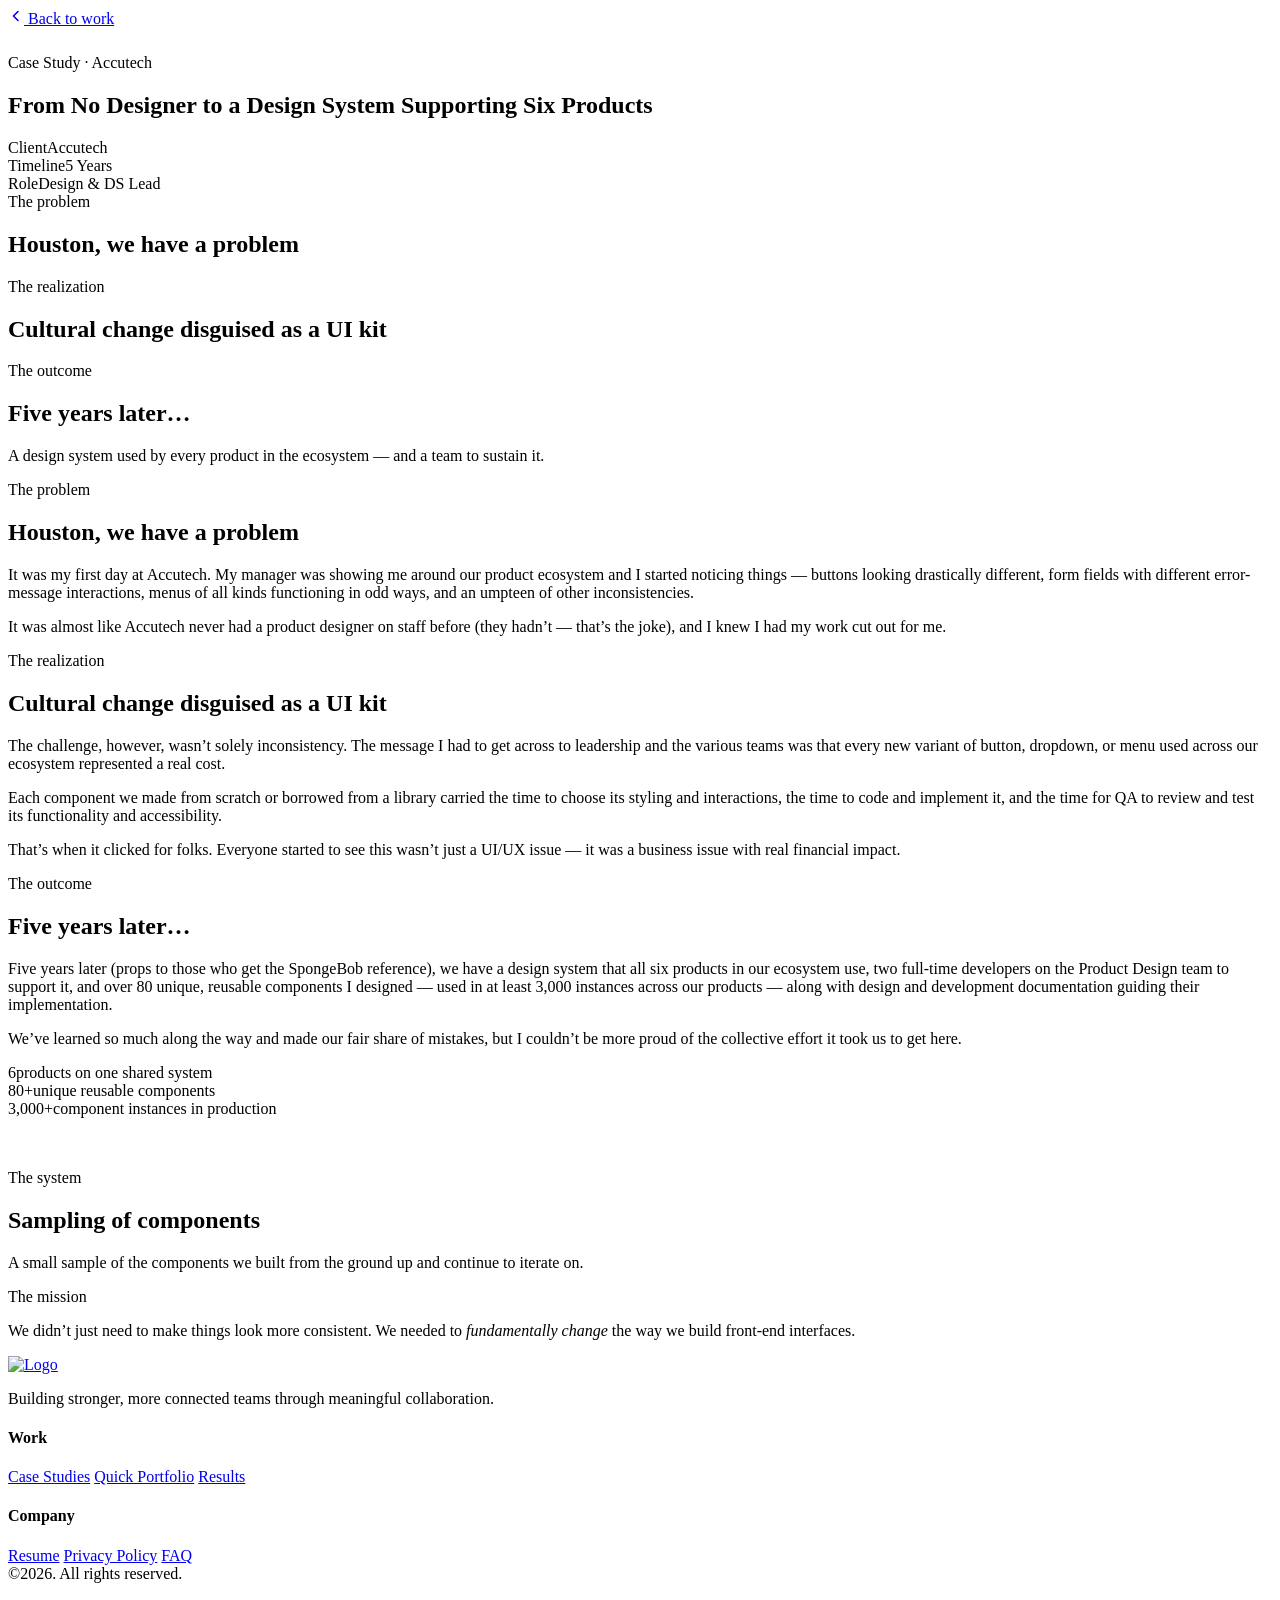
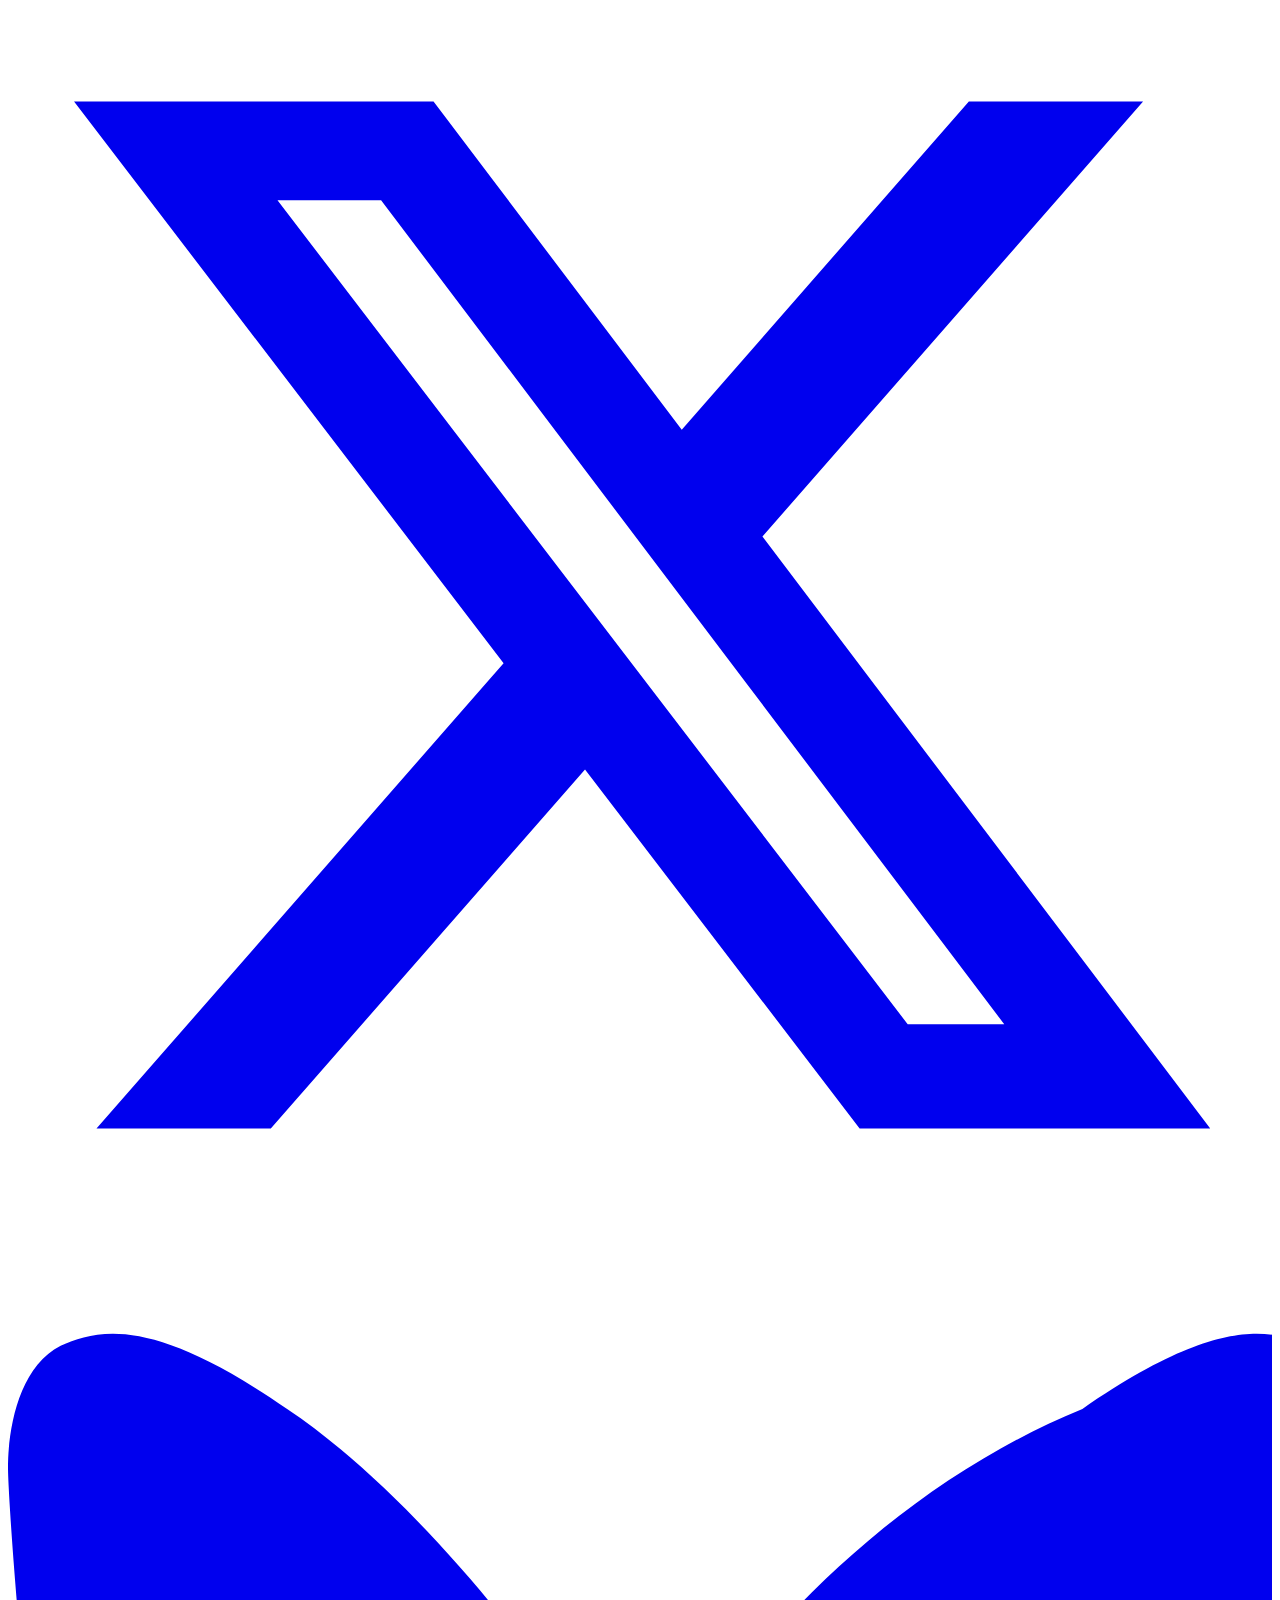
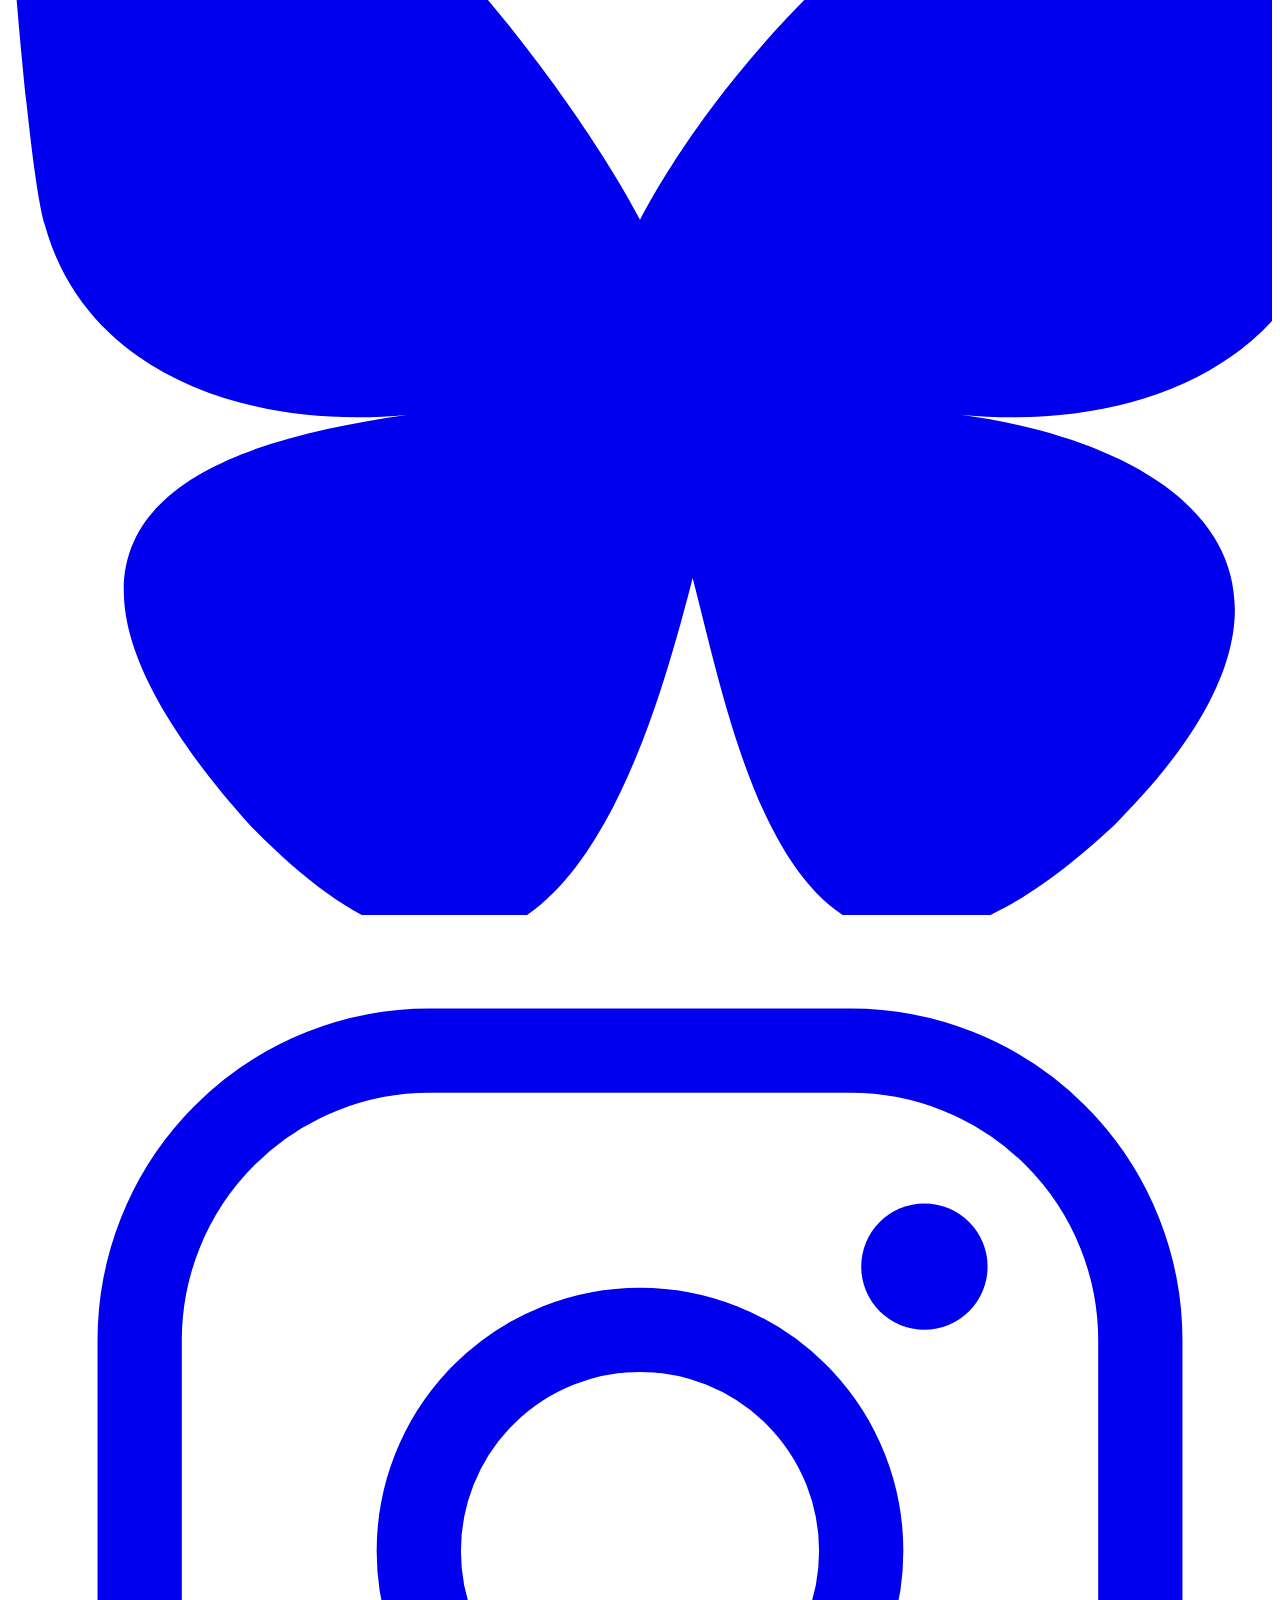
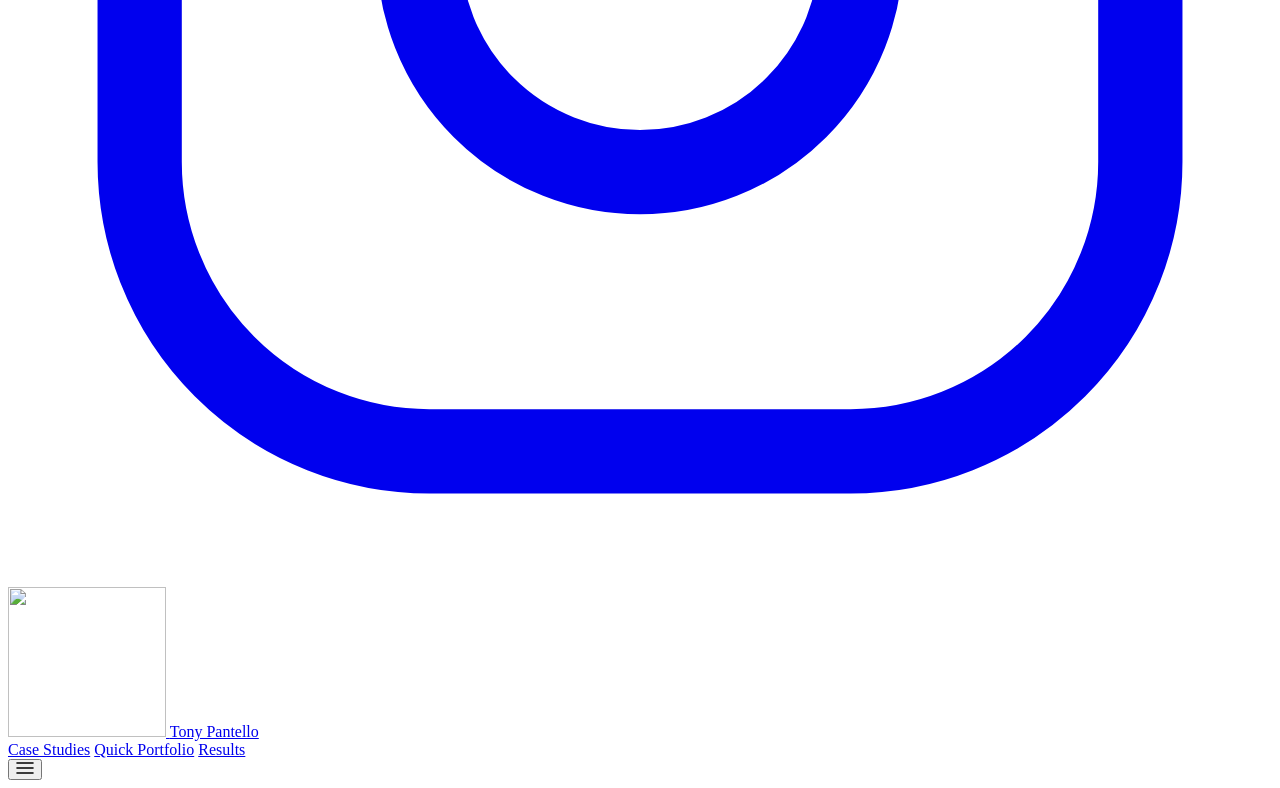
==== Moneytree.html @ 794927db "Add files via upload" ====
<!DOCTYPE html>
<html lang="en">
<head>
<meta charset="UTF-8">
<meta name="viewport" content="width=device-width, initial-scale=1">
<title>Accutech Design System — From No Designer to a Design System · Tony Pantello</title>
<script>document.documentElement.classList.add('js');addEventListener('unhandledrejection',function(e){var m=e&&e.reason&&(e.reason.message||e.reason);if(typeof m==='string'&&m.indexOf('Transition was skipped')>-1)e.preventDefault();});if(window.top===window.self){var vt=document.createElement('style');vt.textContent='@view-transition{navigation:auto}';document.head.appendChild(vt);}</script>
<link rel="stylesheet" href="assets/styles.css?v=85">
<link rel="stylesheet" href="assets/case-study.css?v=1">
</head>
<body>

<div class="cs-rail" aria-hidden="true"><span class="cs-rail__fill"></span></div>

<!-- ============================ HERO ============================ -->
<section class="cs-hero" id="top" data-screen-label="Case study hero">
  <div class="wrap">
    <a class="cs-back" href="index.html#features">
      <svg width="16" height="16" viewBox="0 0 16 16" fill="none"><path d="M10 3.5 5.5 8l4.5 4.5" stroke="currentColor" stroke-width="1.6" stroke-linecap="round" stroke-linejoin="round"/></svg>
      Back to work
    </a>
    <span class="eyebrow reveal" style="display:block;margin-top:26px">Case Study · Accutech</span>
    <h1 class="display cs-hero__title reveal" data-d="1">From No Designer to a Design System Supporting Six Products</h1>
    <div class="cs-meta reveal" data-d="2">
      <div class="cs-meta__item"><span class="eyebrow">Client</span><span class="v">Accutech</span></div>
      <div class="cs-meta__item"><span class="eyebrow">Timeline</span><span class="v">5 Years</span></div>
      <div class="cs-meta__item"><span class="eyebrow">Role</span><span class="v">Design &amp; DS Lead</span></div>
    </div>
  </div>
</section>

<!-- ===================== INTRO IMAGE ===================== -->
<section class="section--tight" data-screen-label="Intro image">
  <div class="wrap">
    <div class="cs-figure reveal">
      <image-slot id="acc-intro" shape="rect" placeholder="Drop the design-system hero image"></image-slot>
    </div>
  </div>
</section>

<!-- ===== CASE-STUDY SCROLLYTELLING — pinned heading column on the left,
     continuous scenes on the right; headings cross-fade scene to scene ===== -->
<section class="cs-scrolly" data-scrolly data-screen-label="Problem, realization &amp; outcome">
  <div class="wrap cs-scrolly__grid">

    <!-- LEFT: heading column (normal flow → sticks while right scrolls) -->
    <div class="cs-scrolly__left">
      <div class="cs-sticky">
        <div class="cs-headstack">
          <div class="cs-headstack__item is-active" data-head="0">
            <span class="eyebrow">The problem</span>
            <h2 class="h-lg">Houston, we have a problem</h2>
          </div>
          <div class="cs-headstack__item" data-head="1">
            <span class="eyebrow">The realization</span>
            <h2 class="h-lg">Cultural change disguised as a UI kit</h2>
          </div>
          <div class="cs-headstack__item" data-head="2">
            <span class="eyebrow">The outcome</span>
            <h2 class="h-lg">Five years later&hellip;</h2>
            <p class="cs-prose body">A design system used by every product in the ecosystem &mdash; and a team to sustain it.</p>
          </div>
        </div>
      </div>
    </div>

    <!-- RIGHT: continuous scenes (each maps to a heading via index) -->
    <div class="cs-scrolly__right">

      <!-- Scene 0 -->
      <div class="cs-scene cs-scene--text" data-scene="0">
        <div class="cs-scene__head">
          <span class="eyebrow">The problem</span>
          <h2 class="h-lg">Houston, we have a problem</h2>
        </div>
        <div class="cs-prose body">
          <p>It was my first day at Accutech. My manager was showing me around our product ecosystem and I started noticing things &mdash; buttons looking drastically different, form fields with different error-message interactions, menus of all kinds functioning in odd ways, and an umpteen of other inconsistencies.</p>
          <p>It was almost like Accutech never had a product designer on staff before (they hadn&rsquo;t &mdash; that&rsquo;s the joke), and I knew I had my work cut out for me.</p>
        </div>
      </div>

      <!-- Scene 1 -->
      <div class="cs-scene cs-scene--text" data-scene="1">
        <div class="cs-scene__head">
          <span class="eyebrow">The realization</span>
          <h2 class="h-lg">Cultural change disguised as a UI kit</h2>
        </div>
        <div class="cs-prose body">
          <p>The challenge, however, wasn&rsquo;t solely inconsistency. The message I had to get across to leadership and the various teams was that every new variant of button, dropdown, or menu used across our ecosystem represented a real cost.</p>
          <p>Each component we made from scratch or borrowed from a library carried the time to choose its styling and interactions, the time to code and implement it, and the time for QA to review and test its functionality and accessibility.</p>
          <p>That&rsquo;s when it clicked for folks. Everyone started to see this wasn&rsquo;t just a UI/UX issue &mdash; it was a business issue with real financial impact.</p>
        </div>
      </div>

      <!-- Scene 2 — outcome with stats -->
      <div class="cs-scene cs-scene--text" data-scene="2">
        <div class="cs-scene__head">
          <span class="eyebrow">The outcome</span>
          <h2 class="h-lg">Five years later&hellip;</h2>
        </div>
        <div class="cs-prose body">
          <p>Five years later (props to those who get the SpongeBob reference), we have a design system that all six products in our ecosystem use, two full-time developers on the Product Design team to support it, and over 80 unique, reusable components I designed &mdash; used in at least 3,000 instances across our products &mdash; along with design and development documentation guiding their implementation.</p>
          <p>We&rsquo;ve learned so much along the way and made our fair share of mistakes, but I couldn&rsquo;t be more proud of the collective effort it took us to get here.</p>
        </div>
        <div class="cs-stats">
          <div class="cs-stat"><span class="cs-stat__n">6</span><span class="cs-stat__l">products on one shared system</span></div>
          <div class="cs-stat"><span class="cs-stat__n">80+</span><span class="cs-stat__l">unique reusable components</span></div>
          <div class="cs-stat"><span class="cs-stat__n">3,000+</span><span class="cs-stat__l">component instances in production</span></div>
        </div>
      </div>

    </div>
  </div>
</section>

<!-- ===== SAMPLING OF COMPONENTS — closing static two-column row (no pinning) ===== -->
<section class="section" id="cs-closing" data-screen-label="Sampling of components" style="padding-top: clamp(24px, 4vw, 60px);">
  <div class="wrap cs-static">
    <div class="cs-static__head">
      <span class="eyebrow">The system</span>
      <h2 class="h-lg">Sampling of components</h2>
      <p class="cs-prose body">A small sample of the components we built from the ground up and continue to iterate on.</p>
    </div>
    <div class="cs-static__media cs-stack">
      <div class="cs-figure reveal"><image-slot id="acc-comp-1" shape="rect" placeholder="Buttons"></image-slot></div>
      <div class="cs-figure reveal"><image-slot id="acc-comp-2" shape="rect" placeholder="Form fields"></image-slot></div>
      <div class="cs-figure reveal"><image-slot id="acc-comp-3" shape="rect" placeholder="Dropdowns &amp; menus"></image-slot></div>
      <div class="cs-figure reveal"><image-slot id="acc-comp-4" shape="rect" placeholder="Modals &amp; dialogs"></image-slot></div>
      <div class="cs-figure reveal"><image-slot id="acc-comp-5" shape="rect" placeholder="Cards"></image-slot></div>
      <div class="cs-figure reveal"><image-slot id="acc-comp-6" shape="rect" placeholder="Data tables"></image-slot></div>
    </div>
  </div>
</section>

<!-- ===================== MANIFESTO BAND ===================== -->
<section class="section cs-quotes" data-screen-label="Manifesto">
  <div class="wrap">
    <span class="eyebrow reveal">The mission</span>
    <p class="cs-manifesto__quote reveal" data-d="1">We didn&rsquo;t just need to make things look more consistent. We needed to <em>fundamentally change</em> the way we build front-end interfaces.</p>
  </div>
</section>

<!-- ========================= FOOTER ========================= -->
<footer class="footer" data-screen-label="Footer">
  <div class="wrap">
    <div class="footer__top">
      <div class="footer__brand">
        <a class="brand" href="index.html#top" aria-label="Home"><img class="brand__logo brand__logo--footer" src="assets/logo.svg" alt="Logo" width="158" height="150"></a>
        <p>Building stronger, more connected teams through meaningful collaboration.</p>
      </div>
      <div class="footer__col">
        <h4>Work</h4>
        <a href="index.html#overview">Case Studies</a>
        <a href="index.html#portfolio">Quick Portfolio</a>
        <a href="index.html#results">Results</a>
      </div>
      <div class="footer__col">
        <h4>Company</h4>
        <a href="#">Resume</a>
        <a href="#">Privacy Policy</a>
        <a href="index.html#faq">FAQ</a>
      </div>
    </div>
    <div class="footer__bottom">
      <span class="copy">©<span id="year">2026</span>. All rights reserved.</span>
      <div class="socials">
        <a href="#" aria-label="X / Twitter"><svg viewBox="0 0 24 24" fill="currentColor"><path d="M18.244 2.25h3.308l-7.227 8.26 8.502 11.24H16.17l-5.214-6.817L4.99 21.75H1.68l7.73-8.835L1.254 2.25H8.08l4.713 6.231zm-1.161 17.52h1.833L7.084 4.126H5.117z"/></svg></a>
        <a href="#" aria-label="Bluesky"><svg viewBox="0 0 24 24" fill="currentColor"><path d="M12 10.8C10.9 8.7 8 4.8 5.3 3 2.7 1.2 1.7 1.5 1 1.8.2 2.2 0 3.4 0 4.1c0 .7.4 5.9.7 6.8.8 2.9 4 3.9 6.9 3.6-4.3.6-8 2.2-3 7.8 5.5 5.7 7.5-1.2 8.4-4.7.9 3.5 2.1 10.2 8 4.7 4.7-4.7 1.4-7.2-2.9-7.8 2.9.3 6.1-.7 6.9-3.6.3-.9.7-6.1.7-6.8 0-.7-.2-1.9-1-2.3-.7-.3-1.7-.6-4.3 1.2C16 4.8 13.1 8.7 12 10.8z"/></svg></a>
        <a href="#" aria-label="Instagram"><svg viewBox="0 0 24 24" fill="none"><rect x="2.5" y="2.5" width="19" height="19" rx="5.5" stroke="currentColor" stroke-width="1.6"/><circle cx="12" cy="12" r="4.2" stroke="currentColor" stroke-width="1.6"/><circle cx="17.4" cy="6.6" r="1.2" fill="currentColor"/></svg></a>
      </div>
    </div>
  </div>
</footer>

<!-- ============================ NAV ============================ -->
<!-- Floating glass pill — same markup as index.html so the cross-document
     view-transition (name: site-nav) holds it steady across navigation, and
     lives at the END of <body> so Chrome samples the page behind it. -->
<header class="sitebar" data-screen-label="Nav">
  <a class="sitebar__brand" href="index.html#top" aria-label="Tony Pantello home">
    <span class="sitebar__badge"><img src="assets/logo.svg" alt="" width="158" height="150"></span>
    <span class="sitebar__name">Tony Pantello</span>
  </a>
  <nav class="sitebar__links" aria-label="Primary">
    <a href="index.html#overview">Case Studies</a>
    <a href="index.html#portfolio">Quick Portfolio</a>
    <a href="index.html#results">Results</a>
  </nav>
  <button class="sitebar__burger" aria-label="Menu" aria-expanded="false">
    <svg width="18" height="12" viewBox="0 0 18 12" fill="none"><path d="M1 1h16M1 6h16M1 11h16" stroke="currentColor" stroke-width="1.6" stroke-linecap="round"/></svg>
  </button>
</header>

<script src="assets/image-slot.js"></script>
<script src="assets/script.js?v=8"></script>
<script src="assets/case-study.js?v=1"></script>
</body>
</html>
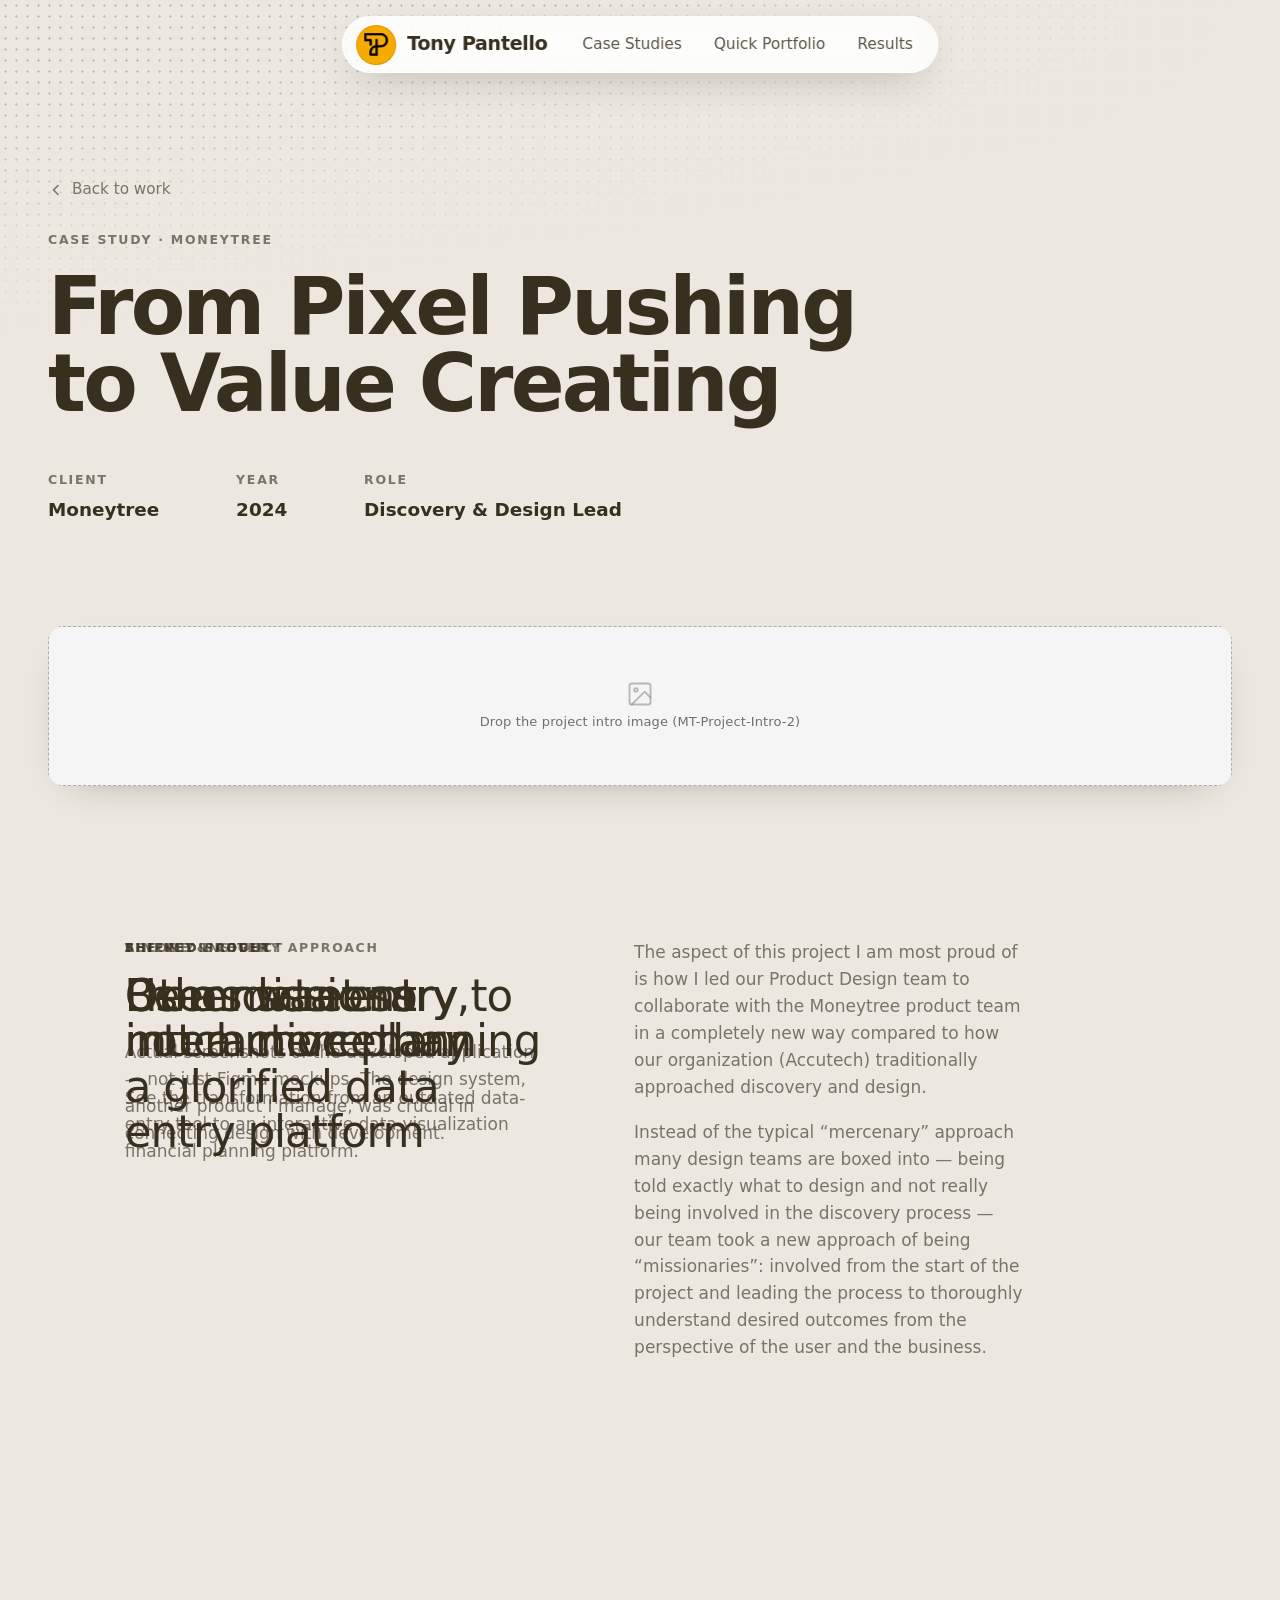
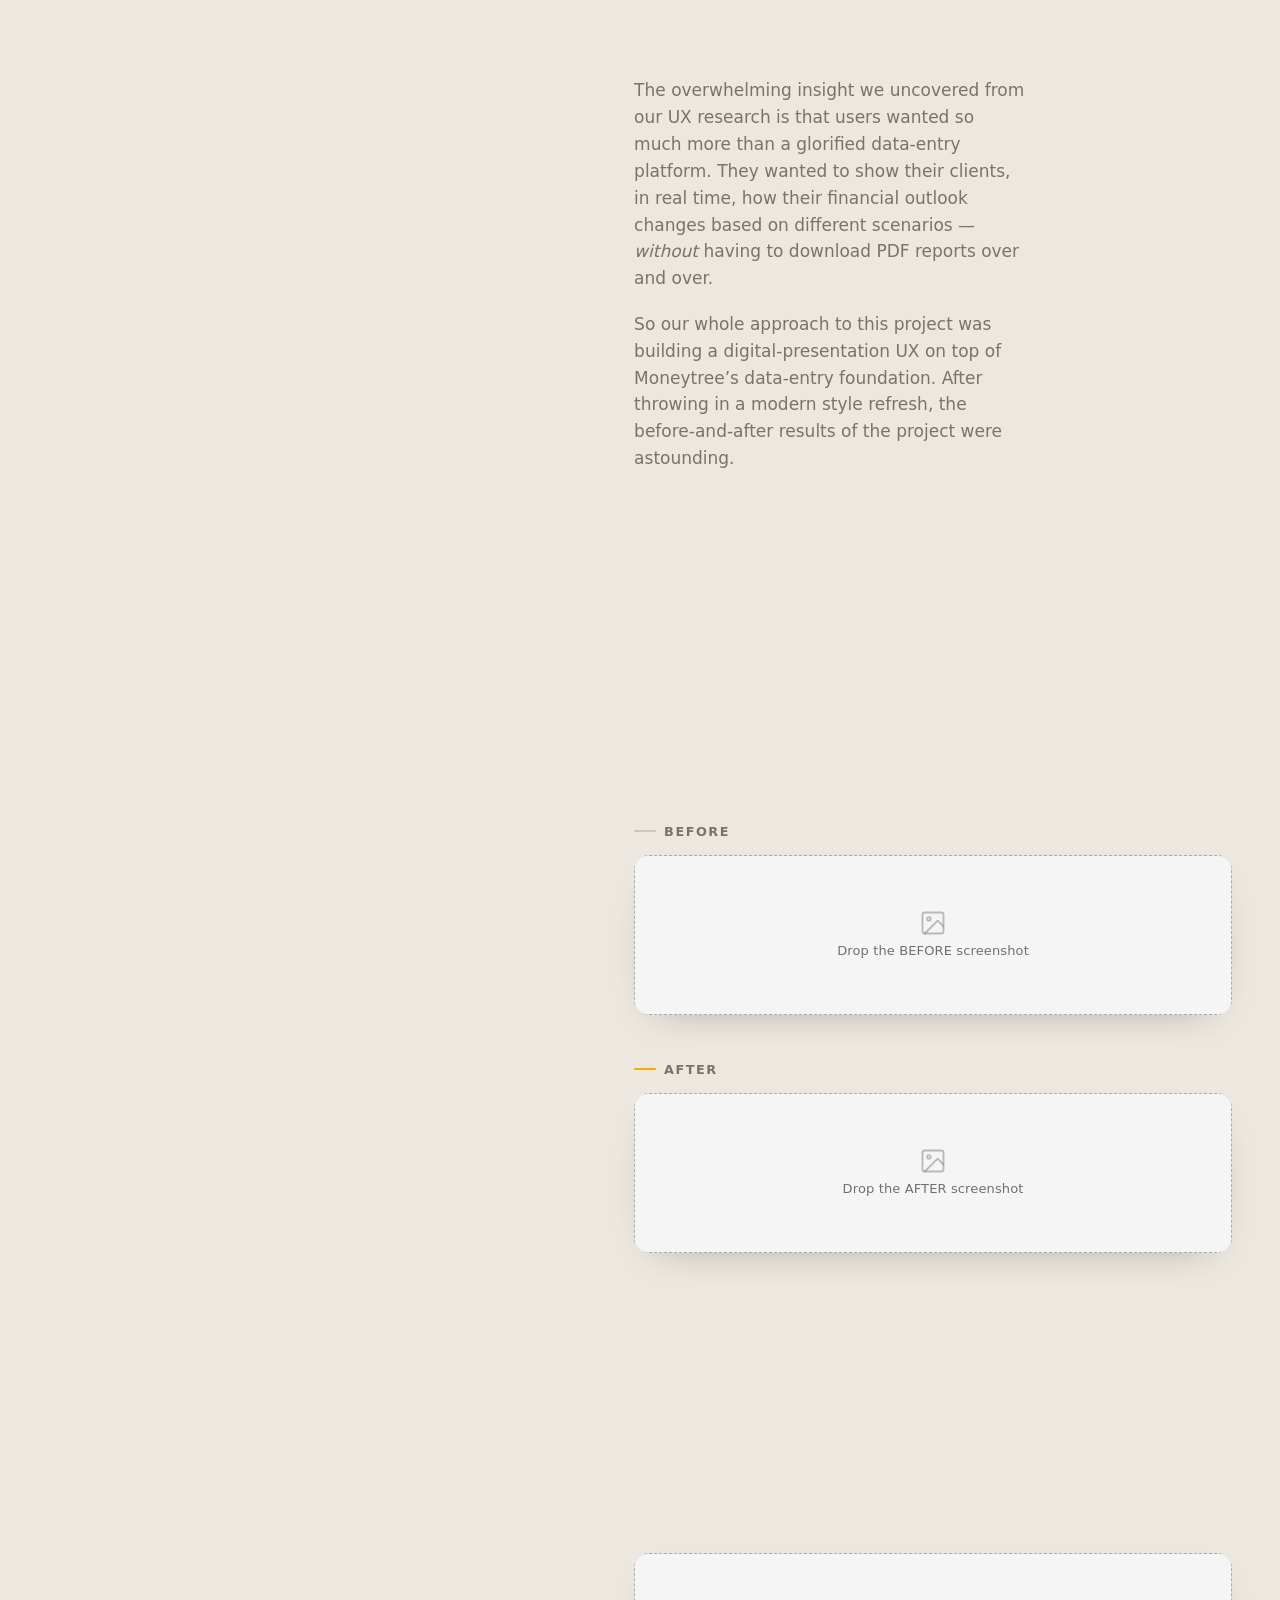
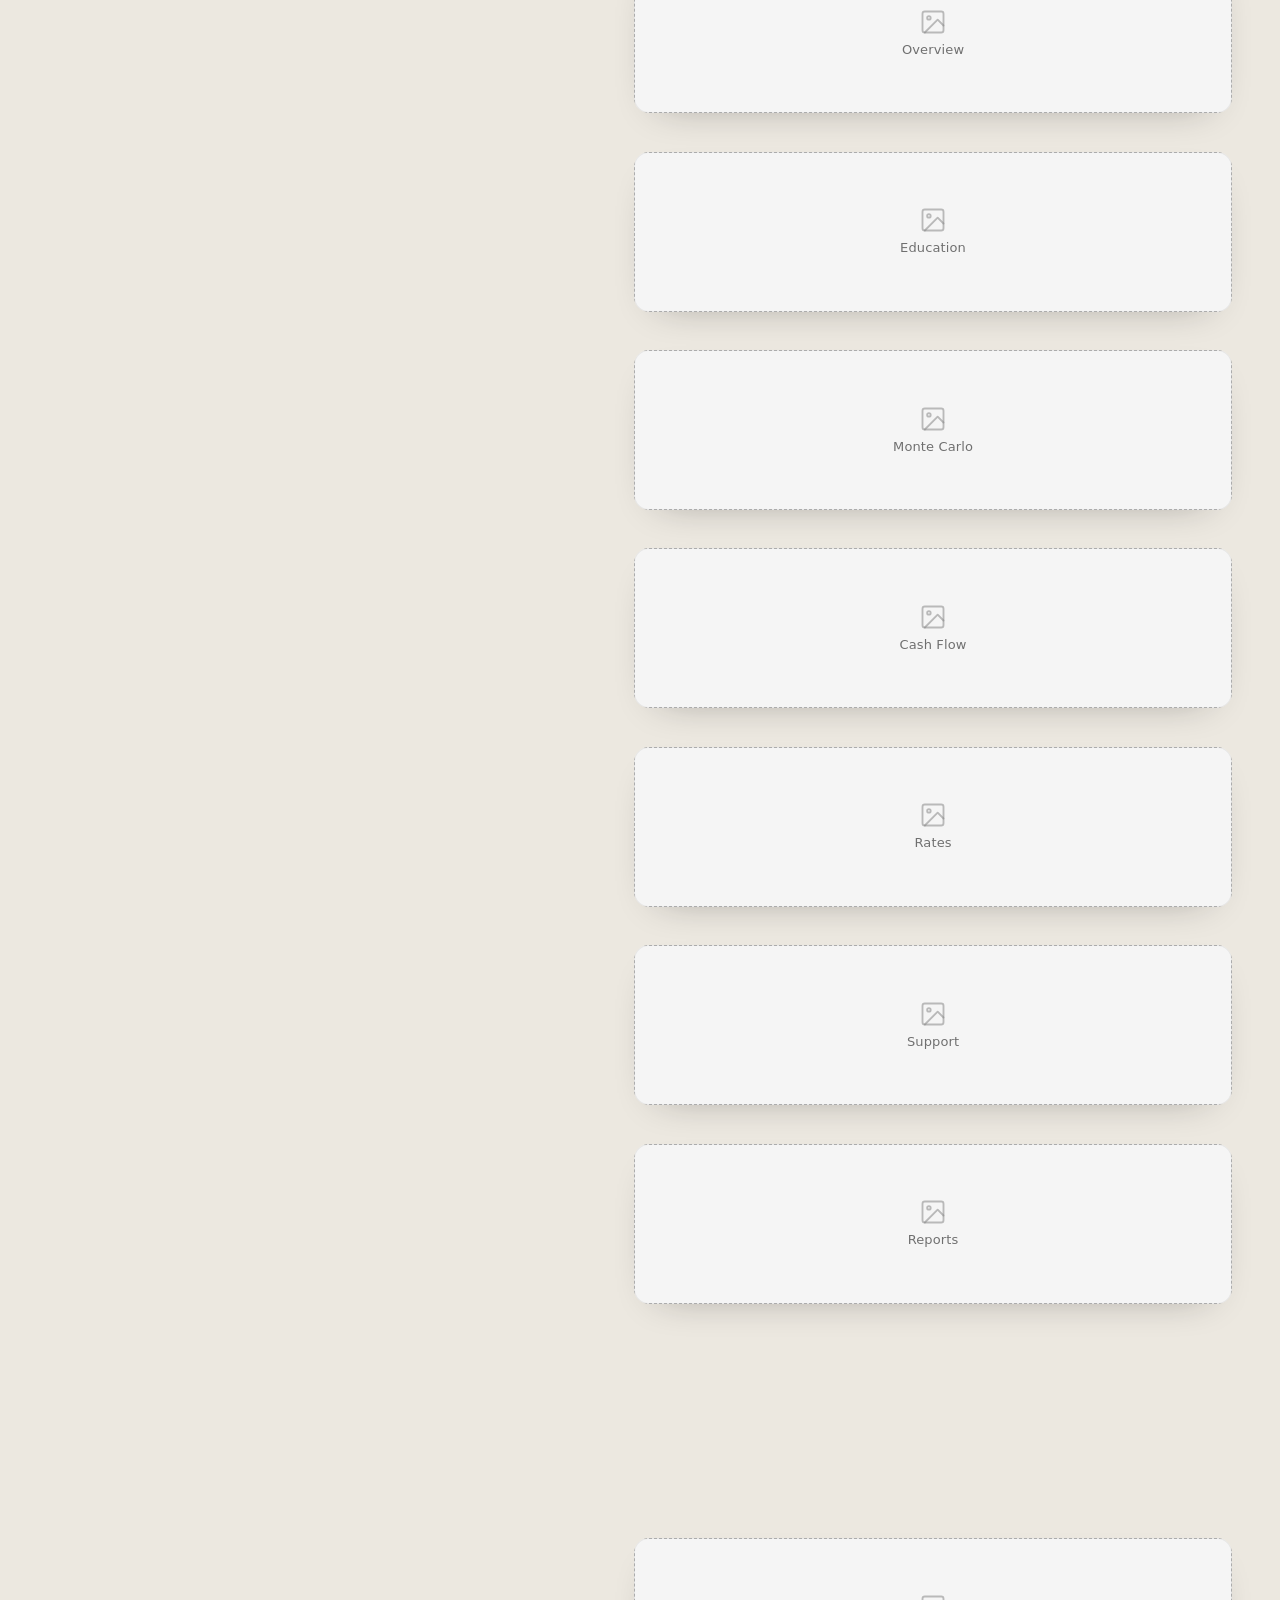
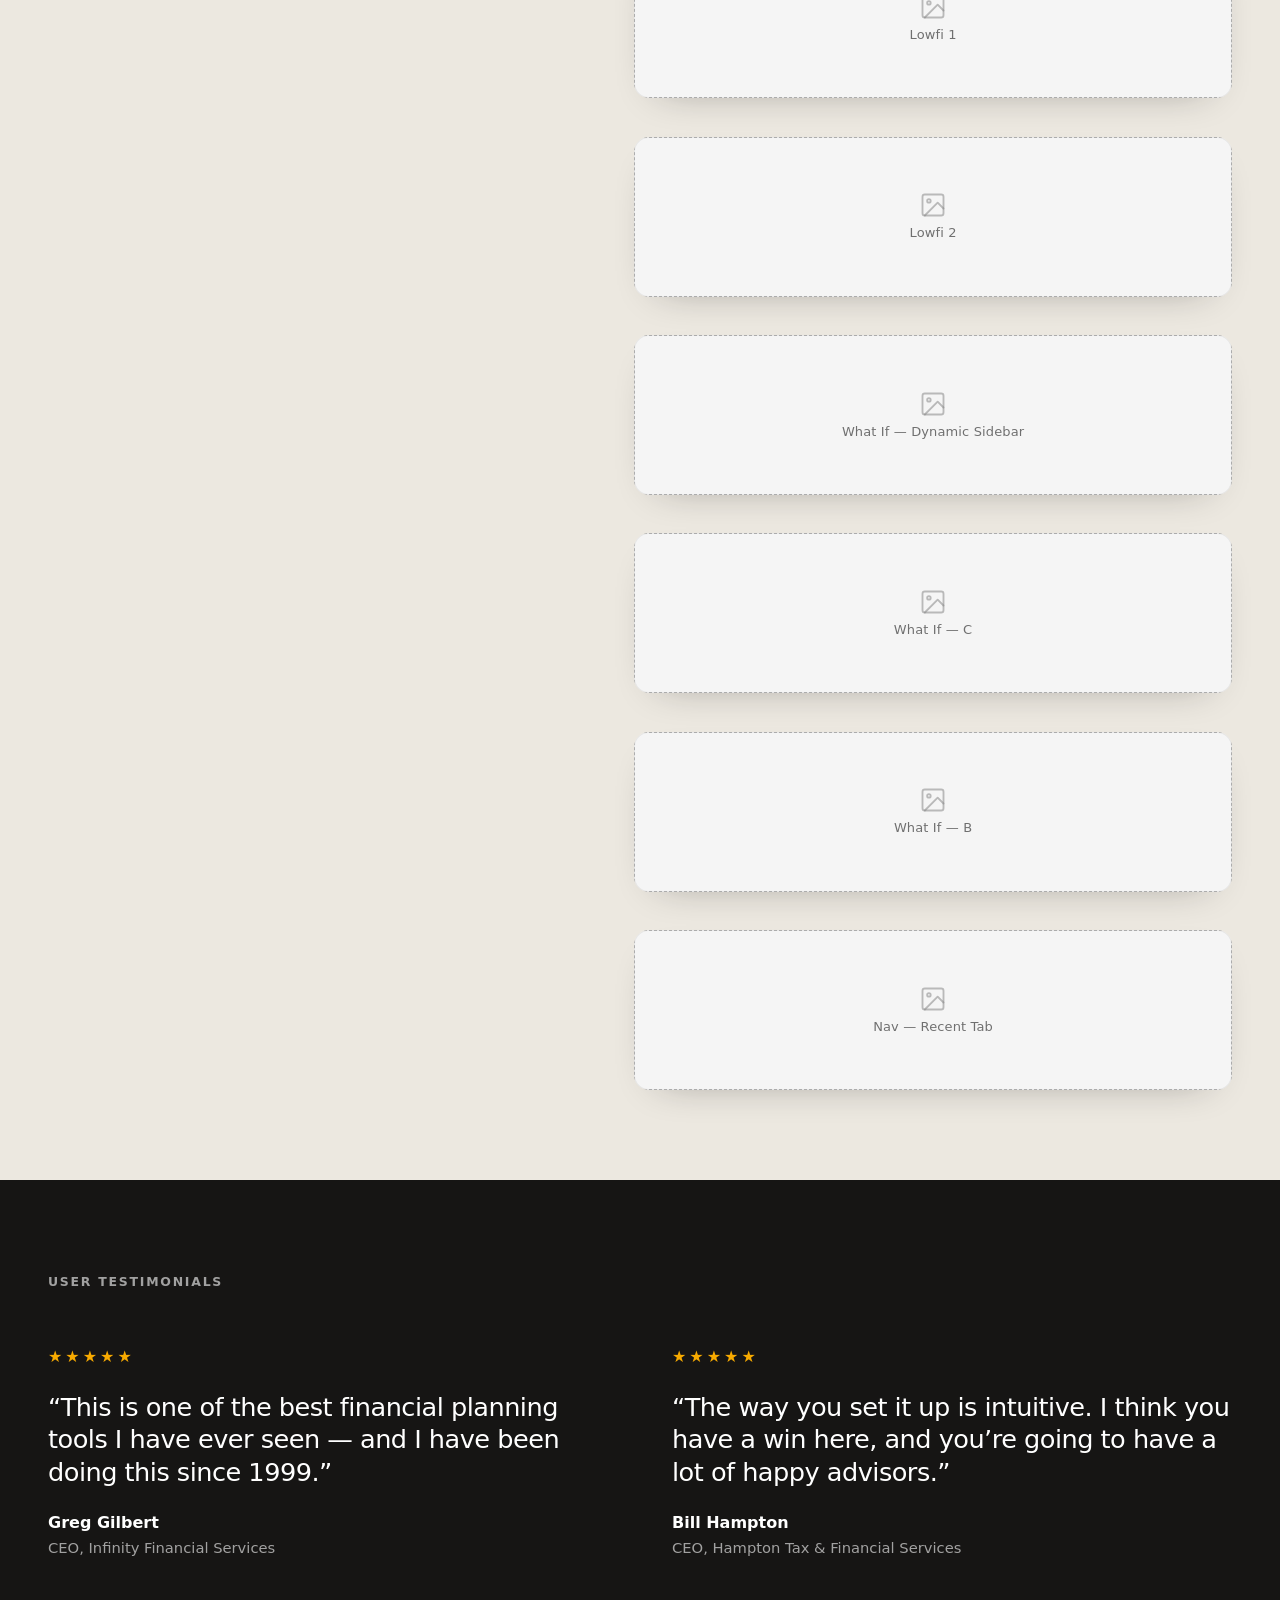
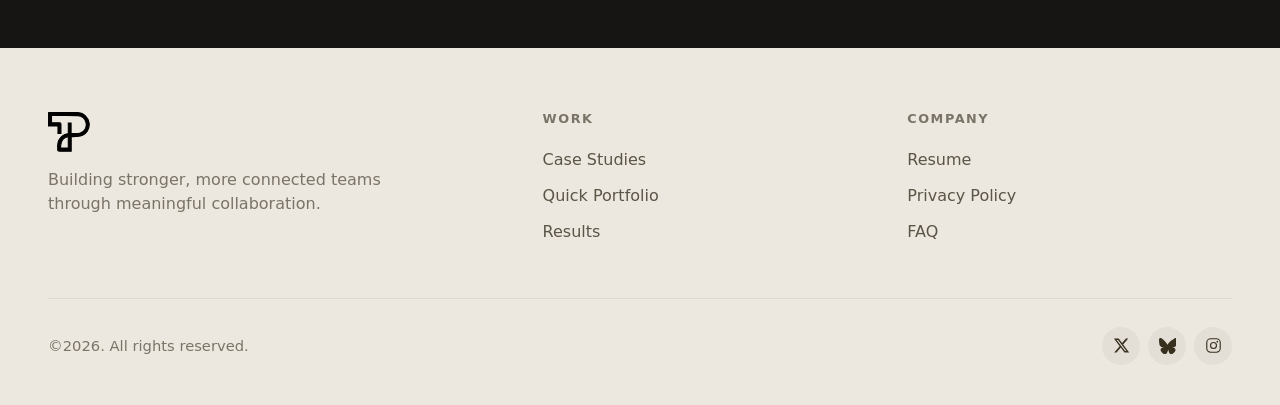
==== commit d122a105: "Create Moneytree.html" ====
--- a/Moneytree.html
+++ b/Moneytree.html
@@ -3,7 +3,7 @@
 <head>
 <meta charset="UTF-8">
 <meta name="viewport" content="width=device-width, initial-scale=1">
-<title>Accutech Design System — From No Designer to a Design System · Tony Pantello</title>
+<title>Moneytree — From Pixel Pushing to Value Creating · Tony Pantello</title>
 <script>document.documentElement.classList.add('js');addEventListener('unhandledrejection',function(e){var m=e&&e.reason&&(e.reason.message||e.reason);if(typeof m==='string'&&m.indexOf('Transition was skipped')>-1)e.preventDefault();});if(window.top===window.self){var vt=document.createElement('style');vt.textContent='@view-transition{navigation:auto}';document.head.appendChild(vt);}</script>
 <link rel="stylesheet" href="assets/styles.css?v=85">
 <link rel="stylesheet" href="assets/case-study.css?v=1">
@@ -19,12 +19,12 @@
       <svg width="16" height="16" viewBox="0 0 16 16" fill="none"><path d="M10 3.5 5.5 8l4.5 4.5" stroke="currentColor" stroke-width="1.6" stroke-linecap="round" stroke-linejoin="round"/></svg>
       Back to work
     </a>
-    <span class="eyebrow reveal" style="display:block;margin-top:26px">Case Study · Accutech</span>
-    <h1 class="display cs-hero__title reveal" data-d="1">From No Designer to a Design System Supporting Six Products</h1>
+    <span class="eyebrow reveal" style="display:block;margin-top:26px">Case Study · Moneytree</span>
+    <h1 class="display cs-hero__title reveal" data-d="1">From Pixel Pushing to Value Creating</h1>
     <div class="cs-meta reveal" data-d="2">
-      <div class="cs-meta__item"><span class="eyebrow">Client</span><span class="v">Accutech</span></div>
-      <div class="cs-meta__item"><span class="eyebrow">Timeline</span><span class="v">5 Years</span></div>
-      <div class="cs-meta__item"><span class="eyebrow">Role</span><span class="v">Design &amp; DS Lead</span></div>
+      <div class="cs-meta__item"><span class="eyebrow">Client</span><span class="v">Moneytree</span></div>
+      <div class="cs-meta__item"><span class="eyebrow">Year</span><span class="v">2024</span></div>
+      <div class="cs-meta__item"><span class="eyebrow">Role</span><span class="v">Discovery &amp; Design Lead</span></div>
     </div>
   </div>
 </section>
@@ -33,32 +33,37 @@
 <section class="section--tight" data-screen-label="Intro image">
   <div class="wrap">
     <div class="cs-figure reveal">
-      <image-slot id="acc-intro" shape="rect" placeholder="Drop the design-system hero image"></image-slot>
-    </div>
-  </div>
-</section>
-
-<!-- ===== CASE-STUDY SCROLLYTELLING — pinned heading column on the left,
+      <image-slot id="mt-intro" shape="rect" placeholder="Drop the project intro image (MT-Project-Intro-2)"></image-slot>
+    </div>
+  </div>
+</section>
+
+<!-- ===== CASE-STUDY SCROLLYTELLING — one pinned heading column on the left,
      continuous scenes on the right; headings cross-fade scene to scene ===== -->
-<section class="cs-scrolly" data-scrolly data-screen-label="Problem, realization &amp; outcome">
+<section class="cs-scrolly" data-scrolly data-screen-label="Approach, insight &amp; process">
   <div class="wrap cs-scrolly__grid">
 
-    <!-- LEFT: heading column (normal flow → sticks while right scrolls) -->
+    <!-- LEFT: heading column (normal flow → sticks centred while right scrolls) -->
     <div class="cs-scrolly__left">
       <div class="cs-sticky">
         <div class="cs-headstack">
           <div class="cs-headstack__item is-active" data-head="0">
-            <span class="eyebrow">The problem</span>
-            <h2 class="h-lg">Houston, we have a problem</h2>
+            <span class="eyebrow">A new discovery approach</span>
+            <h2 class="h-lg">Be a missionary, not a mercenary</h2>
           </div>
           <div class="cs-headstack__item" data-head="1">
-            <span class="eyebrow">The realization</span>
-            <h2 class="h-lg">Cultural change disguised as a UI kit</h2>
+            <span class="eyebrow">The key insight</span>
+            <h2 class="h-lg">Users want so much more than a glorified data entry platform</h2>
           </div>
           <div class="cs-headstack__item" data-head="2">
-            <span class="eyebrow">The outcome</span>
-            <h2 class="h-lg">Five years later&hellip;</h2>
-            <p class="cs-prose body">A design system used by every product in the ecosystem &mdash; and a team to sustain it.</p>
+            <span class="eyebrow">Before &amp; after</span>
+            <h2 class="h-lg">From data entry to interactive planning</h2>
+            <p class="cs-prose body">See the transformation from an outdated data-entry tool to an interactive data-visualization financial planning platform.</p>
+          </div>
+          <div class="cs-headstack__item" data-head="3">
+            <span class="eyebrow">Shipped product</span>
+            <h2 class="h-lg">Other screens</h2>
+            <p class="cs-prose body">Actual screenshots of the developed application — not just Figma mockups. The design system, another product I manage, was crucial in connecting design with development.</p>
           </div>
         </div>
       </div>
@@ -70,73 +75,105 @@
       <!-- Scene 0 -->
       <div class="cs-scene cs-scene--text" data-scene="0">
         <div class="cs-scene__head">
-          <span class="eyebrow">The problem</span>
-          <h2 class="h-lg">Houston, we have a problem</h2>
+          <span class="eyebrow">A new discovery approach</span>
+          <h2 class="h-lg">Be a missionary, not a mercenary</h2>
         </div>
         <div class="cs-prose body">
-          <p>It was my first day at Accutech. My manager was showing me around our product ecosystem and I started noticing things &mdash; buttons looking drastically different, form fields with different error-message interactions, menus of all kinds functioning in odd ways, and an umpteen of other inconsistencies.</p>
-          <p>It was almost like Accutech never had a product designer on staff before (they hadn&rsquo;t &mdash; that&rsquo;s the joke), and I knew I had my work cut out for me.</p>
+          <p>The aspect of this project I am most proud of is how I led our Product Design team to collaborate with the Moneytree product team in a completely new way compared to how our organization (Accutech) traditionally approached discovery and design.</p>
+          <p>Instead of the typical “mercenary” approach many design teams are boxed into — being told exactly what to design and not really being involved in the discovery process — our team took a new approach of being “missionaries”: involved from the start of the project and leading the process to thoroughly understand desired outcomes from the perspective of the user and the business.</p>
         </div>
       </div>
 
       <!-- Scene 1 -->
       <div class="cs-scene cs-scene--text" data-scene="1">
         <div class="cs-scene__head">
-          <span class="eyebrow">The realization</span>
-          <h2 class="h-lg">Cultural change disguised as a UI kit</h2>
+          <span class="eyebrow">The key insight</span>
+          <h2 class="h-lg">Users want so much more than a glorified data entry platform</h2>
         </div>
         <div class="cs-prose body">
-          <p>The challenge, however, wasn&rsquo;t solely inconsistency. The message I had to get across to leadership and the various teams was that every new variant of button, dropdown, or menu used across our ecosystem represented a real cost.</p>
-          <p>Each component we made from scratch or borrowed from a library carried the time to choose its styling and interactions, the time to code and implement it, and the time for QA to review and test its functionality and accessibility.</p>
-          <p>That&rsquo;s when it clicked for folks. Everyone started to see this wasn&rsquo;t just a UI/UX issue &mdash; it was a business issue with real financial impact.</p>
-        </div>
-      </div>
-
-      <!-- Scene 2 — outcome with stats -->
-      <div class="cs-scene cs-scene--text" data-scene="2">
-        <div class="cs-scene__head">
-          <span class="eyebrow">The outcome</span>
-          <h2 class="h-lg">Five years later&hellip;</h2>
-        </div>
-        <div class="cs-prose body">
-          <p>Five years later (props to those who get the SpongeBob reference), we have a design system that all six products in our ecosystem use, two full-time developers on the Product Design team to support it, and over 80 unique, reusable components I designed &mdash; used in at least 3,000 instances across our products &mdash; along with design and development documentation guiding their implementation.</p>
-          <p>We&rsquo;ve learned so much along the way and made our fair share of mistakes, but I couldn&rsquo;t be more proud of the collective effort it took us to get here.</p>
-        </div>
-        <div class="cs-stats">
-          <div class="cs-stat"><span class="cs-stat__n">6</span><span class="cs-stat__l">products on one shared system</span></div>
-          <div class="cs-stat"><span class="cs-stat__n">80+</span><span class="cs-stat__l">unique reusable components</span></div>
-          <div class="cs-stat"><span class="cs-stat__n">3,000+</span><span class="cs-stat__l">component instances in production</span></div>
-        </div>
-      </div>
-
-    </div>
-  </div>
-</section>
-
-<!-- ===== SAMPLING OF COMPONENTS — closing static two-column row (no pinning) ===== -->
-<section class="section" id="cs-closing" data-screen-label="Sampling of components" style="padding-top: clamp(24px, 4vw, 60px);">
+          <p>The overwhelming insight we uncovered from our UX research is that users wanted so much more than a glorified data-entry platform. They wanted to show their clients, in real time, how their financial outlook changes based on different scenarios — <em>without</em> having to download PDF reports over and over.</p>
+          <p>So our whole approach to this project was building a digital-presentation UX on top of Moneytree’s data-entry foundation. After throwing in a modern style refresh, the before-and-after results of the project were astounding.</p>
+        </div>
+      </div>
+
+      <!-- Scene 2 — before / after -->
+      <div class="cs-scene cs-scene--media" data-scene="2">
+        <div class="cs-scene__head">
+          <span class="eyebrow">Before &amp; after</span>
+          <h2 class="h-lg">From data entry to interactive planning</h2>
+          <p class="cs-prose body">See the transformation from an outdated data-entry tool to an interactive data-visualization financial planning platform.</p>
+        </div>
+        <div class="cs-stack">
+          <div class="reveal">
+            <span class="cs-ba__label">Before</span>
+            <div class="cs-figure"><image-slot id="mt-before" shape="rect" placeholder="Drop the BEFORE screenshot"></image-slot></div>
+          </div>
+          <div class="reveal" data-d="1">
+            <span class="cs-ba__label cs-ba__label--new">After</span>
+            <div class="cs-figure"><image-slot id="mt-after" shape="rect" placeholder="Drop the AFTER screenshot"></image-slot></div>
+          </div>
+        </div>
+      </div>
+
+      <!-- Scene 3 — other screens -->
+      <div class="cs-scene cs-scene--media" data-scene="3">
+        <div class="cs-scene__head">
+          <span class="eyebrow">Shipped product</span>
+          <h2 class="h-lg">Other screens</h2>
+          <p class="cs-prose body">Actual screenshots of the developed application — not just Figma mockups. The design system, another product I manage, was crucial in connecting design with development.</p>
+        </div>
+        <div class="cs-stack">
+          <div class="cs-figure reveal"><image-slot id="mt-screen-1" shape="rect" placeholder="Overview"></image-slot></div>
+          <div class="cs-figure reveal"><image-slot id="mt-screen-2" shape="rect" placeholder="Education"></image-slot></div>
+          <div class="cs-figure reveal"><image-slot id="mt-screen-3" shape="rect" placeholder="Monte Carlo"></image-slot></div>
+          <div class="cs-figure reveal"><image-slot id="mt-screen-4" shape="rect" placeholder="Cash Flow"></image-slot></div>
+          <div class="cs-figure reveal"><image-slot id="mt-screen-5" shape="rect" placeholder="Rates"></image-slot></div>
+          <div class="cs-figure reveal"><image-slot id="mt-screen-6" shape="rect" placeholder="Support"></image-slot></div>
+          <div class="cs-figure reveal"><image-slot id="mt-screen-7" shape="rect" placeholder="Reports"></image-slot></div>
+        </div>
+      </div>
+
+      </div>
+
+    </div>
+  </div>
+</section>
+
+<!-- ===== LOW-FI CONCEPTS — normal static two-column row (no pinning) ===== -->
+<section class="section" id="cs-lowfi" data-screen-label="Low-fi concepts" style="padding-top: clamp(24px, 4vw, 60px);">
   <div class="wrap cs-static">
     <div class="cs-static__head">
-      <span class="eyebrow">The system</span>
-      <h2 class="h-lg">Sampling of components</h2>
-      <p class="cs-prose body">A small sample of the components we built from the ground up and continue to iterate on.</p>
+      <span class="eyebrow">Process</span>
+      <h2 class="h-lg">Low-fi concepts</h2>
+      <p class="cs-prose body">Sketches and low-fi concepts showing the journey we took from inception to final design.</p>
     </div>
     <div class="cs-static__media cs-stack">
-      <div class="cs-figure reveal"><image-slot id="acc-comp-1" shape="rect" placeholder="Buttons"></image-slot></div>
-      <div class="cs-figure reveal"><image-slot id="acc-comp-2" shape="rect" placeholder="Form fields"></image-slot></div>
-      <div class="cs-figure reveal"><image-slot id="acc-comp-3" shape="rect" placeholder="Dropdowns &amp; menus"></image-slot></div>
-      <div class="cs-figure reveal"><image-slot id="acc-comp-4" shape="rect" placeholder="Modals &amp; dialogs"></image-slot></div>
-      <div class="cs-figure reveal"><image-slot id="acc-comp-5" shape="rect" placeholder="Cards"></image-slot></div>
-      <div class="cs-figure reveal"><image-slot id="acc-comp-6" shape="rect" placeholder="Data tables"></image-slot></div>
-    </div>
-  </div>
-</section>
-
-<!-- ===================== MANIFESTO BAND ===================== -->
-<section class="section cs-quotes" data-screen-label="Manifesto">
-  <div class="wrap">
-    <span class="eyebrow reveal">The mission</span>
-    <p class="cs-manifesto__quote reveal" data-d="1">We didn&rsquo;t just need to make things look more consistent. We needed to <em>fundamentally change</em> the way we build front-end interfaces.</p>
+      <div class="cs-figure reveal"><image-slot id="mt-lowfi-1" shape="rect" placeholder="Lowfi 1"></image-slot></div>
+      <div class="cs-figure reveal"><image-slot id="mt-lowfi-2" shape="rect" placeholder="Lowfi 2"></image-slot></div>
+      <div class="cs-figure reveal"><image-slot id="mt-lowfi-3" shape="rect" placeholder="What If — Dynamic Sidebar"></image-slot></div>
+      <div class="cs-figure reveal"><image-slot id="mt-lowfi-4" shape="rect" placeholder="What If — C"></image-slot></div>
+      <div class="cs-figure reveal"><image-slot id="mt-lowfi-5" shape="rect" placeholder="What If — B"></image-slot></div>
+      <div class="cs-figure reveal"><image-slot id="mt-lowfi-6" shape="rect" placeholder="Nav — Recent Tab"></image-slot></div>
+    </div>
+  </div>
+</section>
+
+<!-- ===================== TESTIMONIALS ===================== -->
+<section class="section cs-quotes" data-screen-label="Testimonials">
+  <div class="wrap">
+    <span class="eyebrow reveal">User testimonials</span>
+    <div class="cs-quotes__grid">
+      <figure class="cs-quote reveal">
+        <span class="stars">★★★★★</span>
+        <blockquote>“This is one of the best financial planning tools I have ever seen — and I have been doing this since 1999.”</blockquote>
+        <figcaption class="cs-quote__who"><div class="n">Greg Gilbert</div><div class="r">CEO, Infinity Financial Services</div></figcaption>
+      </figure>
+      <figure class="cs-quote reveal" data-d="1">
+        <span class="stars">★★★★★</span>
+        <blockquote>“The way you set it up is intuitive. I think you have a win here, and you’re going to have a lot of happy advisors.”</blockquote>
+        <figcaption class="cs-quote__who"><div class="n">Bill Hampton</div><div class="r">CEO, Hampton Tax &amp; Financial Services</div></figcaption>
+      </figure>
+    </div>
   </div>
 </section>
 
--- a/assets/styles.css
+++ b/assets/styles.css
@@ -0,0 +1,1228 @@
+/* ============================================================
+   TETHER — design system (extracted from Salient/Tether demo)
+   Tokens, type scale, components. Edit freely from here. Testing Push.
+   ============================================================ */
+
+/* ---- Fonts ---- */
+@import url('https://fonts.googleapis.com/css2?family=Onest:wght@300;400;500;600;700&display=swap');
+
+/* ============================================================
+   1. TOKENS
+   ============================================================ */
+:root {
+  /* Brand colors */
+  --ink:        #161514;   /* near-black, dark surfaces + text */
+  --ink-soft:   #21201E;   /* slightly lifted dark surface */
+  --cream:      #ECE8E0;   /* warm page background */
+  --cream-card: #DFDACE;   /* darker cream for alternating cards */
+  --cream-2:    #F6F4F0;   /* lighter cream / text on dark */
+  --cream-3:    #F9F4E9;
+  --cream-band: #E5DFD3;   /* subtly darker cream — gradient band behind the project cards */
+  --paper:      #FFFFFF;   /* cards */
+  --accent:     #F7AA00;   /* amber accent */
+  --accent-soft: #FBC04A;  /* lighter amber — accent as text on dark */
+  --yellow:     var(--accent); /* legacy alias — routes old refs to the accent */
+  --green:      var(--accent); /* unified to the accent */
+
+  /* Text */
+  --text:           #38301F;
+  --text-muted:     rgba(56,48,31,.63);
+  --text-on-dark:   #F6F4F0;
+  --text-on-dark-muted: rgba(237,233,222,.66);
+
+  /* Lines / fills */
+  --line:        rgba(0,0,0,.14);
+  --line-soft:   rgba(0,0,0,.06);
+  --line-dark:   rgba(244,242,239,.18);
+  --fill-soft:   rgba(0,0,0,.04);
+  --fill-dark:   rgba(255,255,255,.10);
+
+  /* Radius */
+  --r-card:   15px;
+  --r-lg:     22px;
+  --r-pill:   100px;
+  --r-bubble: 20px;
+
+  /* Type */
+  --font-head: 'Onest', system-ui, -apple-system, 'Segoe UI', sans-serif;
+  --font-body: 'Onest', system-ui, -apple-system, 'Segoe UI', sans-serif;
+
+  /* Layout */
+  --maxw: 1280px;
+  --gutter: clamp(20px, 4vw, 48px);
+  --shadow: 0 24px 60px -28px rgba(22,21,20,.35);
+  --shadow-soft: 0 14px 40px -26px rgba(22,21,20,.45);
+
+  /* Nav */
+  --nav-h: 76px;
+}
+
+/* ============================================================
+   2. RESET / BASE
+   ============================================================ */
+*,*::before,*::after { box-sizing: border-box; }
+* { margin: 0; }
+html { -webkit-text-size-adjust: 100%; scroll-behavior: smooth; background: #ECE8E0; }
+body {
+  font-family: var(--font-body);
+  background: var(--cream);
+  color: var(--text);
+  line-height: 1.5;
+  -webkit-font-smoothing: antialiased;
+  text-rendering: optimizeLegibility;
+  overflow-x: hidden;
+  animation: pageIn .55s ease both;
+}
+@keyframes pageIn { from { opacity: 0; } to { opacity: 1; } }
+@media (prefers-reduced-motion: reduce) { body { animation: none; } }
+img { max-width: 100%; display: block; }
+a { color: inherit; text-decoration: none; }
+button { font: inherit; color: inherit; cursor: pointer; background: none; border: 0; }
+::selection { background: var(--accent); color: var(--ink); }
+
+/* ============================================================
+   3. TYPE
+   ============================================================ */
+h1,h2,h3,h4,h5,h6 { font-family: var(--font-head); font-weight: 600; line-height: 1.04; letter-spacing: -.02em; text-wrap: balance; }
+h2 { font-weight: 400; }
+
+.display {
+  font-size: clamp(2.7rem, 6.2vw, 5.6rem);
+  line-height: .98;
+  letter-spacing: -.035em;
+  font-weight: 600;
+}
+.h-xl { font-size: clamp(2.1rem, 4.4vw, 3.7rem); line-height: 1.02; letter-spacing: -.028em; }
+.h-lg { font-size: clamp(1.8rem, 3.4vw, 3rem);   line-height: 1.04; letter-spacing: -.024em; }
+.feature__text .h-lg { font-size: clamp(1.8rem, 2.8vw, 2.5rem); }
+.h-md { font-size: clamp(1.4rem, 2.2vw, 2rem);   line-height: 1.1;  letter-spacing: -.02em; }
+
+.eyebrow {
+  font-size: .78rem;
+  font-weight: 600;
+  letter-spacing: .14em;
+  text-transform: uppercase;
+  color: var(--text-muted);
+}
+.lede { font-size: clamp(1.05rem, 1.4vw, 1.3rem); line-height: 1.5; color: var(--text-muted); }
+.body { font-size: 1.0625rem; line-height: 1.58; color: var(--text-muted); }
+.small { font-size: .9rem; }
+
+/* ============================================================
+   4. LAYOUT
+   ============================================================ */
+.wrap { width: 100%; max-width: var(--maxw); margin-inline: auto; padding-inline: var(--gutter); }
+.section { padding-block: clamp(64px, 7vw, 120px); }
+.section--tight { padding-block: clamp(40px, 4vw, 64px); }
+.stack { display: flex; flex-direction: column; }
+.center { text-align: center; align-items: center; }
+
+/* ============================================================
+   5. BUTTONS
+   ============================================================ */
+.btn {
+  --bg: var(--ink);
+  --fg: var(--cream-2);
+  display: inline-flex; align-items: center; gap: 10px;
+  padding: .82em 1.5em;
+  background: var(--bg); color: var(--fg);
+  border-radius: var(--r-pill);
+  font-weight: 500; font-size: 1rem;
+  line-height: 1;
+  white-space: nowrap;
+  overflow: hidden;
+  transition: filter .3s, background .3s, color .3s, box-shadow .3s;
+}
+.btn:active { transform: scale(.985); }
+.btn--primary { --bg: var(--accent); --fg: var(--ink); }
+.btn--light   { --bg: var(--paper);  --fg: #000; }
+.btn--accent  { --bg: var(--ink);    --fg: var(--cream-2); }
+.btn--ghost   { --bg: transparent;   --fg: currentColor; box-shadow: inset 0 0 0 1px var(--line); }
+.btn--ghost:hover { background: var(--fill-soft); }
+.btn--on-dark.btn--ghost { box-shadow: inset 0 0 0 1px var(--line-dark); }
+.btn--sm { padding: .6em 1.15em; font-size: .92rem; }
+
+/* Tether-style hover: button stays put, label rolls up and a copy rolls in */
+.btn__roll { position: relative; display: block; overflow: hidden; line-height: 1.3; padding-block: .28em; margin-block: -.28em; }
+.btn__txt { display: block; transition: transform .18s cubic-bezier(.5,0,.2,1); }
+.btn__txt::after { content: attr(data-text); position: absolute; left: 0; top: 100%; width: 100%; }
+.btn:hover .btn__txt { transform: translateY(-100%); }
+
+/* Text link with underline reveal */
+.link-underline {
+  position: relative; display: inline-block; font-weight: 500;
+}
+.link-underline::after {
+  content:""; position:absolute; left:0; bottom:-2px; width:100%; height:1.5px;
+  background: currentColor; transform: scaleX(0); transform-origin: right;
+  transition: transform .4s cubic-bezier(.2,1,.3,1);
+}
+.link-underline:hover::after { transform: scaleX(1); transform-origin: left; }
+
+/* ============================================================
+   6. BADGES / PILLS / CHIPS
+   ============================================================ */
+.badge {
+  display: inline-flex; align-items: center; gap: 8px;
+  padding: .5em .95em;
+  border-radius: var(--r-pill);
+  font-size: .85rem; font-weight: 500; line-height: 1;
+  background: var(--fill-soft);
+  color: var(--text);
+  width: max-content;
+}
+.badge--outline { background: transparent; box-shadow: inset 0 0 0 1px var(--line); }
+.badge--on-dark { background: var(--fill-dark); color: var(--cream-2); }
+.badge--on-dark.badge--outline { background: transparent; box-shadow: inset 0 0 0 1px var(--line-dark); }
+
+/* ============================================================
+   7. NAV — floating translucent pill
+   ============================================================ */
+/* .nav is now just a semantic wrapper. The PILL itself (.nav__inner) is the
+   position:fixed element with backdrop-filter directly on it — that is what
+   makes Chrome composite + sample the page behind it. (A backdrop-filter on a
+   STATIC child of a fixed wrapper does not sample the scrolled backdrop in
+   Chrome — that was the long-standing bug.) The <header> also lives at the
+   END of <body> so it paints AFTER all content. */
+/* ============================================================
+   7. SITE NAV — floating glass pill (clean rebuild)
+   Built from the verified test pill: the <header.sitebar> is ITSELF the
+   position:fixed element with backdrop-filter directly on it (not on a static
+   child of a fixed wrapper), and it lives at the END of <body> so it paints
+   AFTER all page content. Both are required for Chrome to actually blur and
+   absorb the content scrolling behind it.
+   ============================================================ */
+.sitebar {
+  position: fixed; top: 16px; left: 50%; transform: translateX(-50%); z-index: 200;
+  display: flex; align-items: center; gap: 4px;
+  width: max-content; max-width: calc(100% - 24px);
+  padding: 8px 10px 8px 14px;
+  border-radius: var(--r-pill);
+  background: rgba(255,255,255,.68);
+  backdrop-filter: blur(30px) saturate(1.4) brightness(1.22);
+  -webkit-backdrop-filter: blur(30px) saturate(1.4) brightness(1.22);
+  box-shadow: 0 14px 40px -16px rgba(22,21,20,.3), inset 0 0 0 1px rgba(255,255,255,.7);
+}
+.sitebar__brand { display: inline-flex; align-items: center; gap: 11px; margin-right: 16px; text-decoration: none; color: var(--text); }
+.sitebar__badge { display: inline-flex; align-items: center; justify-content: center; width: 40px; height: 40px; border-radius: 50%; background: var(--accent); box-shadow: inset 0 0 0 1px rgba(22,21,20,.12); }
+.sitebar__badge img { display: block; height: 23px; width: auto; }
+.sitebar__name { font-family: var(--font-head); font-weight: 700; font-size: 1.2rem; letter-spacing: -.02em; white-space: nowrap; }
+.sitebar__links { display: flex; align-items: center; gap: 2px; }
+.sitebar__links a { padding: 9px 15px; border-radius: var(--r-pill); font-size: .96rem; font-weight: 500; color: var(--text); opacity: .82; text-decoration: none; transition: opacity .25s, background .25s; }
+.sitebar__links a:hover { opacity: 1; background: rgba(22,21,20,.06); }
+.sitebar__burger { display: none; border: 0; background: transparent; cursor: pointer; color: var(--text); padding: 8px; border-radius: 50%; }
+
+/* .brand* kept — used by the footer brand lockup, not the nav. */
+.brand { display: inline-flex; align-items: center; gap: 11px; color: var(--text); margin-right: 14px; }
+.brand__badge { display: inline-flex; align-items: center; justify-content: center; width: 42px; height: 42px; border-radius: 50%; background: var(--accent); box-shadow: inset 0 0 0 1px rgba(22,21,20,.12); transition: background .25s, box-shadow .25s; }
+.brand__badge .brand__logo { filter: none; }
+.brand:hover .brand__badge { background: var(--accent); box-shadow: inset 0 0 0 1px rgba(22,21,20,.18); filter: brightness(1.04); }
+.brand__name { font-family: var(--font-head); font-weight: 700; font-size: 1.24rem; letter-spacing: -.02em; white-space: nowrap; }
+.brand__logo { display: block; height: 24px; width: auto; }
+.brand__logo--footer { height: 40px; }
+.brand__mark { width: 26px; height: 26px; border-radius: 8px; background: var(--yellow); display: grid; place-items: center; color: #000; font-size: 15px; font-weight: 700; }
+
+/* ============================================================
+   8. HERO (cream)
+   ============================================================ */
+.hero {
+  background: var(--cream);
+  color: var(--text);
+  padding-top: calc(var(--nav-h) + clamp(80px, 10vw, 156px));
+  padding-bottom: clamp(20px, 3vw, 40px);
+  position: relative;
+  isolation: isolate;
+}
+/* Very subtle dot-grid texture: densest at top-right, fades to cream
+   going down + left. Sits behind hero text and the card row. */
+.hero::before {
+  content: "";
+  position: absolute; inset: 0; z-index: -1;
+  pointer-events: none;
+  background-image: radial-gradient(rgba(22,21,20,.20) 1px, transparent 1.4px);
+  background-size: 11px 11px;
+  background-position: top left;
+  background-attachment: fixed; /* parallax: dots stay put while hero scrolls over them */
+  opacity: .95;
+  /* A top band that follows the diagonal accent line (iso-lines tilt up to the
+     right), intersected with a left→right fade so the dots run along the line
+     and dissolve toward the right. */
+  -webkit-mask-image:
+    linear-gradient(170deg, #000 0%, #000 12%, rgba(0,0,0,.5) 27%, transparent 44%),
+    linear-gradient(to right, #000 0%, #000 48%, rgba(0,0,0,.5) 80%, transparent 100%);
+  -webkit-mask-composite: source-in;
+  mask-image:
+    linear-gradient(170deg, #000 0%, #000 12%, rgba(0,0,0,.5) 27%, transparent 44%),
+    linear-gradient(to right, #000 0%, #000 48%, rgba(0,0,0,.5) 80%, transparent 100%);
+  mask-composite: intersect;
+}
+@media (max-width: 760px) { .hero::before { background-size: 10px 10px; opacity: .6; background-attachment: scroll; } }
+.hero__grid { display: grid; gap: clamp(28px, 4vw, 52px); }
+/* Two-column hero: left = name + founding line, right = badges + paragraph,
+   top-aligned so the image lines up with the top of "Heyo! I'm Tony." */
+.hero__grid--split { grid-template-columns: 2.4fr 1fr; align-items: start; gap: clamp(8px, 1vw, 14px); }
+@media (max-width: 760px) {
+  .hero__grid--split { grid-template-columns: 1fr; }
+  .lead-right { margin-top: 20px; }            /* breathing room above the Inc 5000 badges */
+  .lead-right .lead-badges { width: 80%; }     /* Inc 5000 graphic 20% smaller on mobile */
+}
+.hero h1 { color: var(--text); max-width: 14ch; }
+.hero__actions { display: flex; flex-wrap: wrap; gap: 12px; align-items: center; }
+.avatars { display: flex; align-items: center; }
+.avatars image-slot, .avatars .av {
+  width: 46px; height: 46px; border-radius: 50%;
+  border: 2px solid var(--cream); margin-left: -12px;
+  background: var(--ink-soft);
+}
+.avatars > *:first-child { margin-left: 0; }
+.av { display: grid; place-items: center; background: var(--ink); color: var(--cream-2); font-weight: 600; font-size: .95rem; }
+.hero__proof { display: flex; align-items: center; gap: 14px; }
+.hero__proof .t { font-size: .92rem; color: var(--text-muted); }
+.hero__lead { display: grid; grid-template-columns: 2fr 1fr; gap: clamp(20px, 3vw, 44px); align-items: start; }
+.hero__lead h1 { padding-top: .12em; }
+.lead-right { display: flex; flex-direction: column; align-items: flex-start; gap: clamp(14px, 1.6vw, 22px); }
+.lead-right .body { max-width: 42ch; }
+.lead-badges { width: 100%; max-width: 360px; height: auto; display: block; }
+.lead-link { color: inherit; text-decoration: underline; text-decoration-color: color-mix(in srgb, var(--text-muted) 50%, transparent); text-decoration-thickness: 2px; text-underline-offset: 3px; transition: color .2s; }
+.lead-link:hover { color: var(--text); }
+
+/* Word-by-word rise + blur-in for the founding-designer line */
+/* Hidden until JS upgrades it — prevents the raw text flashing on load */
+[data-words]:not(.words-anim) { visibility: hidden; }
+.words-anim .w { display: inline-block; overflow: hidden; vertical-align: top; padding-bottom: .14em; margin-bottom: -.14em; }
+.words-anim .w > i {
+  display: inline-block; font-style: inherit;
+  transform: translateY(112%);
+  opacity: 0; filter: blur(5px);
+  transition: transform .6s cubic-bezier(.2,.85,.25,1), opacity .55s ease, filter .55s ease;
+}
+.words-anim.in .w > i { transform: none; opacity: 1; filter: blur(0); }
+
+/* Paragraph waits for the words to finish, then eases up */
+.lead-para { opacity: 0; transform: translateY(14px); transition: opacity .75s cubic-bezier(.2,1,.3,1), transform .75s cubic-bezier(.2,1,.3,1); }
+.lead-para.in { opacity: 1; transform: none; }
+/* Sequenced hero elements (buttons, card row) — held until JS reveals them */
+.hold { opacity: 0; transform: translateY(22px); transition: opacity .8s cubic-bezier(.2,1,.3,1), transform .8s cubic-bezier(.2,1,.3,1); }
+.hold.in { opacity: 1; transform: none; }
+@media (prefers-reduced-motion: reduce) {
+  .words-anim .w > i { transform: none; opacity: 1; filter: none; transition: none; }
+  .lead-para { opacity: 1; transform: none; transition: none; }
+}
+@media (max-width: 760px) { .hero__lead { grid-template-columns: 1fr; gap: 16px; } }
+
+/* 3-card row at base of hero */
+.hero-cards {
+  display: grid; gap: 14px;
+  grid-template-columns: 1.15fr 1fr 1fr;
+  margin-top: clamp(28px, 4vw, 56px);
+}
+.hcard { border-radius: var(--r-card); overflow: hidden; min-height: 340px; position: relative; }
+.hcard--dark {
+  background: var(--ink-soft); color: var(--text-on-dark);
+  padding: clamp(22px, 2vw, 34px);
+  display: flex; flex-direction: column; justify-content: space-between; gap: 24px;
+  box-shadow: inset 0 0 0 1px var(--line-dark);
+}
+.hcard--dark h3 { color: var(--cream-2); font-size: clamp(1.25rem,1.7vw,1.7rem); font-weight: 500; letter-spacing: -.02em; line-height: 1.18; }
+.hcard__chips { display: flex; flex-wrap: wrap; gap: 8px; }
+.hcard--media { background: linear-gradient(180deg, var(--accent) 0%, #DCD8D3 82%); display: grid; place-items: end center; padding-top: 30px; }
+.hcard--media image-slot { width: 84%; height: 92%; align-self: end; }
+.hcard--photo image-slot { width: 100%; height: 100%; }
+
+/* ============================================================
+   9. LOGO TICKER
+   ============================================================ */
+.ticker { overflow: hidden; -webkit-mask-image: linear-gradient(90deg, transparent, #000 8%, #000 92%, transparent); mask-image: linear-gradient(90deg, transparent, #000 8%, #000 92%, transparent); }
+.ticker__track { display: flex; gap: 64px; width: max-content; animation: ticker 38s linear infinite; }
+.ticker:hover .ticker__track { animation-play-state: paused; }
+.ticker__logo { height: 30px; display: flex; align-items: center; font-weight: 700; font-size: 1.25rem; letter-spacing: -.02em; color: rgba(22,21,20,.42); white-space: nowrap; gap: 8px; }
+.ticker__logo svg { height: 26px; width: auto; opacity: .5; }
+@keyframes ticker { to { transform: translateX(-50%); } }
+
+.rating-pill {
+  display: inline-flex; align-items: center; gap: 12px;
+  padding: 10px 20px; border-radius: var(--r-pill);
+  box-shadow: inset 0 0 0 1px var(--line);
+  font-weight: 500;
+}
+.rating-pill .stars { color: var(--green); letter-spacing: 2px; }
+.rating-pill .muted { color: var(--text-muted); font-weight: 400; }
+
+/* ============================================================
+   10. FEATURE STACK (scroll-driven — cards slide in, stack with a
+   peek, then the whole assembled stack scrolls away as one block
+   so the gaps stay intact on exit). JS drives --peek / transforms.
+   ============================================================ */
+/* Project Highlights — centered editorial header above the feature stack */
+/* Subtle darker-cream gradient band: fades in around the middle of the
+   connector arrow, holds through the stacking cards, fades back out before
+   the showcase. Sits BEHIND all content; transparent stops let the body
+   cream show through for a seamless blend. */
+.cream-band { position: relative; }
+.hl-head-wrap { padding-top: 0; padding-bottom: clamp(2px, .5vw, 6px); }
+/* Anchor landing offset: nav links target the eyebrow (#overview / #portfolio)
+   so a jump stops AT the subheading, clearing the fixed nav with breathing room
+   instead of landing on the decorative curve above it. */
+#overview, #portfolio { scroll-margin-top: calc(var(--nav-h, 76px) + 59px); }
+.hl-head { display: flex; flex-direction: column; align-items: center; gap: clamp(14px, 1.6vw, 22px); }
+/* Vertical connector that grows DOWN from the hero to the heading, with the
+   label sitting at the bottom end of the line */
+/* Curved connector (SVG) that draws DOWN from the hero to the heading — an
+   S-curve echoing the logo, thicker, with an arrowhead at the end. */
+.hl-head__drop {
+  width: clamp(150px, 24vw, 230px);
+  aspect-ratio: 243 / 400;
+  height: auto;
+  margin-top: clamp(-30px, -1.8vw, -12px);      /* sit close under the hero text */
+  /* shift left so the arrow tip (≈96.5% of the width) lands on the centred
+     heading below it */
+  transform: translateX(-46.5%);
+  overflow: visible;
+  display: block;
+}
+.hl-head__curve, .hl-head__arrow, .sc-lead__curve, .sc-lead__arrow {
+  fill: none;
+  stroke: rgba(247, 170, 0, .40);   /* yellow accent, 40% */
+  stroke-width: 5;
+  stroke-linecap: round;
+  stroke-linejoin: round;
+}
+.hl-head__curve, .sc-lead__curve {
+  stroke-dasharray: 1;
+  stroke-dashoffset: 1;
+  transition: stroke-dashoffset 1.15s cubic-bezier(.4, 0, .2, 1);
+}
+.hl-head__arrow, .sc-lead__arrow {
+  opacity: 0;
+  transition: opacity .3s ease;
+}
+.hl-head__eyebrow {
+  font-size: .82rem;
+  font-weight: 600;
+  letter-spacing: .14em;
+  text-transform: uppercase;
+  color: var(--text-muted);
+}
+.hl-head__title {
+  color: var(--text);
+  font-weight: 400;
+  text-align: center;
+}
+.hl-head__desc {
+  color: var(--text-muted);
+  max-width: 42ch;
+  text-align: center;
+}
+.hl-head__eyebrow, .hl-head__title, .hl-head__desc {
+  opacity: 0; transform: translateY(14px);
+  transition: opacity .7s ease, transform .7s cubic-bezier(.2, .7, .2, 1);
+}
+.hl-head.line-in  .hl-head__curve, .sc-lead.lead-in .sc-lead__curve  { stroke-dashoffset: 0; }   /* line draws on load */
+.hl-head.line-in  .hl-head__arrow, .sc-lead.lead-in .sc-lead__arrow  { opacity: 1; transition-delay: .95s; }
+.hl-head.label-in .hl-head__eyebrow { opacity: 1; transform: none; transition-delay: 0s; }
+.hl-head.label-in .hl-head__title   { opacity: 1; transform: none; transition-delay: .12s; }
+.hl-head.label-in .hl-head__desc    { opacity: 1; transform: none; transition-delay: .26s; }
+@media (max-width: 560px) {
+  .hl-head__title { white-space: normal; }
+}
+@media (prefers-reduced-motion: reduce) {
+  .hl-head__curve { stroke-dashoffset: 0; transition: none; }
+  .hl-head__arrow { opacity: 1; transition: none; }
+  .hl-head__eyebrow, .hl-head__title, .hl-head__desc { opacity: 1; transform: none; transition: none; }
+}
+.features { position: relative; --peek: 30px; --widen: 24px; }
+.features__track { position: relative; }            /* height set by JS */
+.features__stage {
+  position: sticky; top: 0;
+  height: 100vh;
+  display: flex; align-items: center;
+  /* Taller cards (above) shrink the empty "slack" inside the 100vh pinned
+     stage; a slight upward bias keeps the first card close to the Project
+     Highlights heading while still leaving a small gap below before the
+     showcase line (no negative margin, so no scroll creep). */
+  padding-top: clamp(20px, 3vh, 52px);
+  padding-bottom: clamp(40px, 6vh, 96px);
+  overflow: hidden;
+}
+.features__cards {
+  position: relative;
+  width: 100%; max-width: var(--maxw);
+  margin-inline: auto;
+  padding-inline: var(--gutter);
+  z-index: 1;
+}
+.feature {
+  position: absolute;
+  /* each covering card is a touch wider than the one behind it */
+  left: calc(var(--gutter) - var(--i, 0) * var(--widen));
+  right: calc(var(--gutter) - var(--i, 0) * var(--widen));
+  top: calc(var(--i, 0) * var(--peek));
+  z-index: var(--i, 0);
+  will-change: transform;
+}
+/* Fallback before JS runs / reduced motion / stacking disabled: simple flow stack */
+.features.no-js .feature, .features:not(.is-ready) .feature { position: relative; left: auto; right: auto; top: auto; margin-bottom: clamp(40px, 6vw, 96px); }
+/* Last card sits ~30px above the connector down to the portfolio. */
+.features.no-js .feature:last-of-type, .features:not(.is-ready) .feature:last-of-type { margin-bottom: 12px; }
+/* Cards are visible from page load (no scroll-gated fade). The stack JS still
+   owns transform; opacity stays 1. */
+.js .features .feature { opacity: 1; }
+@media (prefers-reduced-motion: reduce) { .features .feature { opacity: 1; transition: none; } }
+.features.no-js .features__stage, .features:not(.is-ready) .features__stage { position: static; height: auto; display: block; overflow: visible; padding-block: clamp(64px,7vw,120px) 0; }
+
+/* Trailing breathing room after the Quick Portfolio (page ends here, no footer). */
+.section-spacer { height: 75px; }
+
+.feature__inner {
+  position: relative;
+  background: #FCFCFB;                      /* near-white card surface (faint warmth) */
+  border-radius: var(--r-card);
+  overflow: hidden;
+  box-shadow:
+    0 -9px 24px -22px rgba(22,21,20,.18),    /* top lift — reads where a card stacks over the one behind */
+    0 14px 34px -30px rgba(22,21,20,.30),    /* grounding shadow below */
+    inset 0 0 0 1px rgba(22,21,20,.10);      /* subtle border so all three stacked cards stay legible */
+  display: flex; flex-direction: column;
+}
+/* Top row: text on the left, the preview image on the right. Kept to a modest
+   height so the image sits up top and leaves room for the prompt grid below. */
+.feature__top {
+  position: relative;
+  display: grid; grid-template-columns: 0.9fr 1.1fr;
+  min-height: 0;
+}
+/* Dot field anchored at the TOP-RIGHT corner, extending diagonally across the
+   card and fading out toward the bottom-left. */
+.feature__inner::before {
+  content: ""; position: absolute; inset: 0; z-index: 0; pointer-events: none;
+  background-image: radial-gradient(rgba(22,21,20,.12) 1px, transparent 1.4px);
+  background-size: 11px 11px;
+  background-position: top right;
+  -webkit-mask-image: radial-gradient(135% 135% at 100% 0%, #000 0%, rgba(0,0,0,.5) 34%, transparent 70%);
+  mask-image: radial-gradient(135% 135% at 100% 0%, #000 0%, rgba(0,0,0,.5) 34%, transparent 70%);
+}
+.feature__text, .feature__media { position: relative; z-index: 1; }
+.feature__text { padding: clamp(28px, 4vw, 64px) clamp(28px, 4vw, 64px) clamp(16px, 1.8vw, 26px); display: flex; flex-direction: column; justify-content: flex-start; gap: 16px; align-items: flex-start; }
+.feature__text h2 { max-width: 18ch; color: var(--text); }   /* match the “Heyo! I’m Tony.” line */
+.feature__title-link { color: inherit; text-decoration: none; }
+.feature__text .body { max-width: 44ch; font-size: clamp(1.08rem, 1.3vw, 1.22rem); line-height: 1.55; }
+/* card buttons only — yellow accent fill, dark-brown label */
+.feature__text .btn--accent { --bg: var(--accent); --fg: var(--text); }
+/* image placeholder = rounded portrait panel inset from the card edge */
+.feature__media { position: relative; background: transparent; overflow: visible; padding: clamp(16px, 2vw, 30px); display: grid; place-items: center; align-self: start; margin-top: clamp(14px, 2.6vw, 34px); }
+.feature__media image-slot { position: relative; z-index: 1; width: 100%; height: clamp(190px, 19vw, 300px); border-radius: 16px; overflow: hidden; transform: translate(6%, 24%) scale(1.2); transform-origin: 100% 100%; }   /* kept smaller than the text block so the TEXT drives the row height; scaled + nudged down-right visually so the prompts don't shift */
+/* push the prompts down so they clear the imagery */
+.feature:has(#feat-strengthen) .feature__ask,
+.feature:has(#feat-culture) .feature__ask { margin-top: clamp(40px, 5vw, 80px); }
+
+/* ---- Full-bleed diorama image as the card surface, text overlaid (cards 1 & 2) ---- */
+.feature:has(#feat-strengthen) .feature__inner {
+  background: #f5f4f1 url("accutech-card-5.jpg") top right / 90% auto no-repeat;
+}
+.feature:has(#feat-culture) .feature__inner {
+  background: #f5f4f1 url("moneytree-card-3.jpg") top right / 90% auto no-repeat;
+}
+.feature:has(#feat-strengthen) .feature__inner::before,
+.feature:has(#feat-culture) .feature__inner::before { display: none; }   /* no dot field over the photo */
+.feature:has(#feat-strengthen) .feature__media,
+.feature:has(#feat-culture) .feature__media { display: none; }            /* image IS the background now */
+.feature:has(#feat-strengthen) .feature__top,
+.feature:has(#feat-culture) .feature__top { grid-template-columns: 1fr; } /* text spans, image behind */
+/* keep the overlaid text clear of the diorama: cap width + extra right padding */
+.feature:has(#feat-strengthen) .feature__text,
+.feature:has(#feat-culture) .feature__text { max-width: min(600px, 48%); box-sizing: border-box; padding-right: calc(clamp(28px, 4vw, 64px) + 25px); }
+.feature:has(#feat-strengthen) .feature__text h2,
+.feature:has(#feat-strengthen) .feature__text .body,
+.feature:has(#feat-culture) .feature__text h2,
+.feature:has(#feat-culture) .feature__text .body { max-width: 100%; }
+.feature__media image-slot[data-filled]::part(frame) { background: transparent; }   /* no gray backing behind uploaded images */
+
+/* ---- “Ask Me About” interview-prompt section (full-width, below the top row) ---- */
+.feature__ask {
+  position: relative; z-index: 1;
+  padding: 0 clamp(28px, 4vw, 64px) clamp(28px, 4vw, 52px);
+  margin-top: clamp(2px, 0.6vw, 8px);
+}
+/* Heading: a yellow accent pill with a thin rule extending to the right. */
+.feature__ask-head {
+  display: flex; align-items: center; gap: 16px;
+  margin-bottom: clamp(14px, 1.7vw, 20px);
+}
+.feature__ask-head::after { content: ""; flex: 1; height: 1px; background: rgba(0,0,0,.12); }
+.feature__ask-pill {
+  display: inline-flex; align-items: center; flex: none;
+  background: var(--accent); color: var(--ink);
+  font-family: var(--font-head); font-weight: 600;
+  font-size: clamp(.92rem, 1.1vw, 1.05rem); letter-spacing: .005em;
+  padding: 7px 17px; border-radius: var(--r-pill);
+}
+.ask-list {
+  list-style: none; counter-reset: ask; margin: 0; padding: 0;
+  display: grid; grid-template-columns: 1fr 1fr;
+  gap: clamp(20px, 2.2vw, 30px) clamp(28px, 3vw, 54px);
+}
+.ask-list__item {
+  counter-increment: ask;
+  display: grid; grid-template-columns: auto 1fr; gap: 14px; align-items: start;
+  font-size: clamp(1rem, 1.1vw, 1.12rem); line-height: 1.42; color: var(--text-muted);
+}
+.ask-list__item::before {
+  content: counter(ask);
+  width: 30px; height: 30px; border-radius: 50%; flex: none;
+  display: grid; place-items: center;
+  font-family: var(--font-head); font-weight: 600; font-size: .92rem;
+  color: #8a6a00; background: rgba(247,170,0,.16);
+  box-shadow: inset 0 0 0 1px rgba(247,170,0,.45);
+}
+
+/* chat mockup */
+.chat {
+  position: absolute; inset: clamp(20px, 2.4vw, 38px); padding: clamp(18px, 2.4vw, 34px);
+  border-radius: 16px; overflow: hidden;
+  display: flex; flex-direction: column; justify-content: center; gap: 14px;
+  background: radial-gradient(120% 80% at 70% 10%, #2a2926 0%, var(--ink) 60%);
+}
+.bubble { display: flex; gap: 12px; align-items: flex-end; max-width: 86%; opacity: 0; transform: translateY(12px); transition: opacity .5s, transform .5s; }
+.bubble.show { opacity: 1; transform: none; }
+.bubble__img { width: 34px; height: 34px; border-radius: 10px; flex: none; background: var(--ink-soft); object-fit: cover; }
+.bubble__body { background: var(--paper); color: var(--ink); border-radius: var(--r-bubble); padding: 12px 16px; font-size: .96rem; line-height: 1.4; }
+.bubble__name { font-size: .72rem; font-weight: 700; opacity: .55; margin-bottom: 3px; text-transform: uppercase; letter-spacing: .04em; }
+.bubble--in  { align-self: flex-start; }
+.bubble--in .bubble__body { border-bottom-left-radius: 6px; }
+.bubble--out { align-self: flex-end; flex-direction: row-reverse; }
+.bubble--out .bubble__body { background: var(--accent); color: var(--ink); border-bottom-right-radius: 6px; }
+.typing { display: inline-flex; gap: 4px; padding: 4px 2px; }
+.typing i { width: 6px; height: 6px; border-radius: 50%; background: rgba(22,21,20,.4); animation: blink 1.2s infinite both; }
+.typing i:nth-child(2){ animation-delay:.2s } .typing i:nth-child(3){ animation-delay:.4s }
+@keyframes blink { 0%,60%,100%{opacity:.25; transform: translateY(0)} 30%{opacity:1; transform: translateY(-3px)} }
+
+/* ============================================================
+   11. RESULTS / STATS
+   ============================================================ */
+.results__head { display: grid; grid-template-columns: 1.1fr .9fr; gap: 24px; align-items: end; margin-bottom: clamp(28px, 4vw, 52px); }
+.stats-grid { display: grid; grid-template-columns: repeat(4, 1fr); gap: 14px; }
+.stat-card { background: var(--paper); border-radius: var(--r-card); padding: clamp(22px,2vw,30px); box-shadow: inset 0 0 0 1px var(--line-soft); display: flex; flex-direction: column; justify-content: space-between; gap: 22px; min-height: 280px; }
+.stat-card--feature { background: var(--ink); color: var(--text-on-dark); }
+.stat-card--feature h3 { color: var(--cream-2); }
+.stat-card--feature .body { color: var(--text-on-dark-muted); }
+.stat-num { font-family: var(--font-head); font-weight: 600; font-size: clamp(3rem, 4.5vw, 4.6rem); line-height: .9; letter-spacing: -.04em; }
+.stat-card .body { font-size: .98rem; }
+.stat-card--img { padding: 0; overflow: hidden; position: relative; }
+.stat-card--img image-slot { width: 100%; height: 100%; position: absolute; inset: 0; }
+.stat-card--img .stat-card__cta { position: relative; z-index: 2; margin-top: auto; padding: clamp(22px,2vw,30px); background: linear-gradient(0deg, rgba(224,222,219,.96) 30%, transparent 100%); width: 100%; }
+
+/* ============================================================
+   12. CASE STUDY
+   ============================================================ */
+.case { background: var(--ink); color: var(--text-on-dark); border-radius: var(--r-lg); overflow: hidden; }
+.case__grid { display: grid; grid-template-columns: 1.4fr 1fr; }
+.case__body { padding: clamp(32px, 4vw, 72px); display: flex; flex-direction: column; gap: 22px; justify-content: center; }
+.case__quote { font-family: var(--font-head); font-weight: 500; font-size: clamp(1.4rem, 2.2vw, 2.1rem); line-height: 1.28; letter-spacing: -.02em; color: var(--cream-2); }
+.case__quote em { color: var(--accent-soft); font-style: normal; }
+.case__person { display: flex; align-items: center; gap: 14px; margin-top: 8px; }
+.case__person image-slot { width: 52px; height: 52px; border-radius: 50%; }
+.case__person .n { font-weight: 600; color: var(--cream-2); }
+.case__person .r { color: var(--text-on-dark-muted); font-size: .95rem; }
+.case__media { position: relative; background: var(--ink-soft); min-height: 360px; }
+.case__media image-slot { position: absolute; inset: 0; width: 100%; height: 100%; }
+
+/* ============================================================
+   13. TESTIMONIAL MARQUEE
+   ============================================================ */
+.marquee { overflow: hidden; -webkit-mask-image: linear-gradient(90deg, transparent, #000 6%, #000 94%, transparent); mask-image: linear-gradient(90deg, transparent, #000 6%, #000 94%, transparent); }
+.marquee__track { display: flex; gap: 16px; width: max-content; animation: ticker 56s linear infinite; }
+.marquee:hover .marquee__track { animation-play-state: paused; }
+.tcard { width: 380px; background: var(--paper); border-radius: var(--r-card); padding: 28px; box-shadow: inset 0 0 0 1px var(--line-soft); display: flex; flex-direction: column; gap: 18px; }
+.tcard p { font-size: 1.02rem; line-height: 1.5; }
+.tcard__who { display: flex; align-items: center; gap: 12px; margin-top: auto; }
+.tcard__who image-slot, .tcard__who .av { width: 42px; height: 42px; border-radius: 50%; }
+.tcard__who .n { font-weight: 600; font-size: .95rem; }
+.tcard__who .r { color: var(--text-muted); font-size: .85rem; }
+.tcard .stars { color: var(--green); letter-spacing: 2px; }
+
+/* ============================================================
+   14. FAQ ACCORDION
+   ============================================================ */
+.faq { display: grid; grid-template-columns: .85fr 1.15fr; gap: clamp(28px, 4vw, 64px); align-items: start; }
+.faq__list { display: flex; flex-direction: column; gap: 10px; }
+.acc { background: var(--paper); border-radius: var(--r-card); box-shadow: inset 0 0 0 1px var(--line-soft); overflow: hidden; transition: box-shadow .3s; }
+.acc.open { box-shadow: inset 0 0 0 1.5px var(--green); }
+.acc__q { width: 100%; display: flex; align-items: center; justify-content: space-between; gap: 16px; padding: 22px 24px; text-align: left; font-family: var(--font-head); font-weight: 500; font-size: 1.12rem; letter-spacing: -.01em; }
+.acc__icon { flex: none; width: 30px; height: 30px; border-radius: 50%; box-shadow: inset 0 0 0 1px var(--line); display: grid; place-items: center; position: relative; transition: background .3s, box-shadow .3s; }
+.acc.open .acc__icon { background: var(--green); box-shadow: none; color: #fff; }
+.acc__icon::before, .acc__icon::after { content:""; position: absolute; background: currentColor; border-radius: 2px; }
+.acc__icon::before { width: 12px; height: 1.5px; }
+.acc__icon::after  { width: 1.5px; height: 12px; transition: transform .3s; }
+.acc.open .acc__icon::after { transform: scaleY(0); }
+.acc__panel { display: grid; grid-template-rows: 0fr; transition: grid-template-rows .35s cubic-bezier(.4,0,.2,1); }
+.acc.open .acc__panel { grid-template-rows: 1fr; }
+.acc__panel > div { overflow: hidden; }
+.acc__panel p { padding: 0 24px 24px; color: var(--text-muted); line-height: 1.55; }
+
+/* ============================================================
+   15. BIG CTA (parallax)
+   ============================================================ */
+.cta-band { position: relative; border-radius: var(--r-lg); overflow: hidden; color: var(--text-on-dark); text-align: center; isolation: isolate; }
+.cta-band image-slot { position: absolute; inset: 0; width: 100%; height: 100%; z-index: -2; }
+.cta-band::after { content:""; position: absolute; inset: 0; z-index: -1; background: linear-gradient(180deg, rgba(22,21,20,.35), rgba(22,21,20,.72)); }
+.cta-band__inner { padding: clamp(72px, 12vw, 180px) var(--gutter); display: flex; flex-direction: column; align-items: center; gap: 26px; }
+.cta-band h2 { color: #fff; max-width: 16ch; }
+.cta-band .badge--on-dark { backdrop-filter: blur(8px); }
+
+/* ============================================================
+   16. FOOTER
+   ============================================================ */
+.footer { padding-block: clamp(48px, 5vw, 80px) 40px; }
+.footer__top { display: grid; grid-template-columns: 1.4fr 1fr 1fr; gap: 40px; padding-bottom: 48px; border-bottom: 1px solid var(--line-soft); }
+.footer__brand .brand { width: auto; height: auto; border-radius: 0; background: none; box-shadow: none; color: var(--text); margin-bottom: 16px; }
+.footer__brand p { color: var(--text-muted); max-width: 34ch; }
+.footer__col h4 { font-size: .8rem; text-transform: uppercase; letter-spacing: .12em; color: var(--text-muted); margin-bottom: 16px; font-weight: 600; }
+.footer__col a { display: block; padding: 6px 0; color: var(--text); opacity: .8; font-weight: 500; transition: opacity .2s; }
+.footer__col a:hover { opacity: 1; }
+.footer__bottom { display: flex; align-items: center; justify-content: space-between; gap: 20px; padding-top: 28px; flex-wrap: wrap; }
+.footer__bottom .copy { color: var(--text-muted); font-size: .92rem; }
+.socials { display: flex; gap: 8px; }
+.socials a { width: 38px; height: 38px; border-radius: 50%; background: var(--fill-soft); display: grid; place-items: center; transition: background .25s, transform .25s; }
+.socials a:hover { background: rgba(0,0,0,.1); transform: translateY(-2px); }
+.socials svg { width: 17px; height: 17px; }
+
+/* ============================================================
+   17. REVEAL ANIMATION
+   ============================================================ */
+.reveal { opacity: 0; transform: translateY(22px); transition: opacity .9s cubic-bezier(.2,1,.3,1), transform .9s cubic-bezier(.2,1,.3,1); }
+.reveal.in { opacity: 1; transform: none; }
+.reveal[data-d="1"]{ transition-delay:.08s } .reveal[data-d="2"]{ transition-delay:.16s } .reveal[data-d="3"]{ transition-delay:.24s }
+@media (prefers-reduced-motion: reduce){ .reveal{opacity:1;transform:none;transition:none} * { scroll-behavior: auto; } }
+
+/* ============================================================
+   18. RESPONSIVE
+   ============================================================ */
+@media (max-width: 1000px) {
+  .hero-cards { grid-template-columns: 1fr 1fr; }
+  .hero-cards .hcard--dark { grid-column: 1 / -1; min-height: 240px; }
+  .stats-grid { grid-template-columns: 1fr 1fr; }
+  .results__head { grid-template-columns: 1fr; }
+  .faq { grid-template-columns: 1fr; }
+  .case__grid { grid-template-columns: 1fr; }
+  .case__media { min-height: 260px; }
+}
+@media (max-width: 760px) {
+  :root { --nav-h: 64px; }
+  .sitebar { gap: 2px; padding: 7px 8px 7px 14px; }
+  .sitebar__links {
+    display: none;
+    position: absolute; top: calc(100% + 10px); right: 0;
+    flex-direction: column; align-items: stretch; gap: 2px;
+    min-width: 210px; padding: 8px;
+    border-radius: 20px;
+    background: rgba(255,255,255,.92);
+    backdrop-filter: blur(30px) saturate(1.7);
+    -webkit-backdrop-filter: blur(30px) saturate(1.7);
+    box-shadow: 0 18px 46px -16px rgba(22,21,20,.36), inset 0 0 0 1px rgba(255,255,255,.5);
+  }
+  .sitebar.open .sitebar__links { display: flex; }
+  .sitebar__links a { padding: 12px 14px; border-radius: 12px; font-size: 1rem; }
+  .sitebar__burger { display: inline-grid; place-items: center; width: 40px; height: 40px; background: rgba(22,21,20,.06); }
+  .feature__inner { grid-template-columns: 1fr; }
+  /* Cards 1 & 2 on mobile: plain near-white surface with a dedicated mobile
+     diorama image shown ABOVE the text (see .feature__mobimg). */
+  .feature:has(#feat-strengthen) .feature__inner,
+  .feature:has(#feat-culture) .feature__inner { background: #f6f5f1; }
+  .feature__inner .feature__mobimg { display: block; width: 100%; height: auto; }
+  /* full-width text on phone (no side-by-side image to clear) */
+  .feature:has(#feat-strengthen) .feature__text, .feature:has(#feat-culture) .feature__text { max-width: none; padding-right: clamp(28px, 4vw, 64px); }
+  .feature__top { grid-template-columns: 1fr; }
+  .ask-list { grid-template-columns: 1fr; }
+  .feature__media { min-height: 320px; order: -1; }
+  .feature__media image-slot, .feature__media image-slot#feat-strengthen, .feature__media image-slot#feat-culture { transform: none; }   /* no visual scale-up on single-column phone view */
+  .feature:has(#feat-strengthen) .feature__ask, .feature:has(#feat-culture) .feature__ask { margin-top: 0; }
+  /* Mobile: disable scroll-driven stack — simple flowing cards */
+  .features__track { height: auto !important; }
+  .features__stage { position: static; height: auto; display: block; overflow: visible; padding-block: clamp(40px,8vw,72px) 0; }
+  .feature { position: relative; left: auto; right: auto; top: auto; transform: none !important; margin-bottom: 16px; z-index: auto; }
+  .hero-cards { grid-template-columns: 1fr; }
+  .hero-cards .hcard--dark { grid-column: auto; }
+  .stats-grid { grid-template-columns: 1fr; }
+  .results__head { align-items: start; }
+  .footer__top { grid-template-columns: 1fr; gap: 28px; }
+  .tcard { width: 300px; }
+}
+
+/* ============================================================
+   19. SHOWCASE — scroll-driven perspective collage
+   Starts as a rounded, tilted board on the right half; scrubs
+   flat + grows to a full-width gallery as the section pins.
+   ============================================================ */
+.showcase {
+  position: relative; isolation: isolate;
+  background: var(--cream);
+  margin-top: 0;
+}
+
+/* Centered connector lead-in: a vertical line grows down from the card
+   section, with the Random UX Work title + description centered beneath it.
+   The collage animation (in the track below) fires shortly after. */
+.sc-lead {
+  --line-w: clamp(150px, 24vw, 230px);
+  display: flex; flex-direction: column; align-items: center; text-align: center;
+  gap: clamp(16px, 1.8vw, 24px);
+  padding-top: clamp(8px, 1.4vw, 18px);
+  padding-bottom: clamp(6px, 1.2vh, 18px);
+}
+.sc-lead__drop {
+  width: var(--line-w);
+  aspect-ratio: 243 / 400;
+  height: auto;
+  margin-bottom: clamp(8px, 1.4vw, 20px);
+  /* flip across Y, then shift so the line TOP lands on the page/card centre.
+     All offsets derive from --line-w so they stay aligned at every size. */
+  transform: translateX(calc(-0.6235 * var(--line-w))) scaleX(-1);
+  overflow: visible;
+  display: block;
+}
+.sc-lead__txt {
+  display: flex; flex-direction: column; align-items: center;
+  gap: clamp(16px, 1.8vw, 24px);
+  /* shift so the heading centre sits under the (flipped) arrow tip */
+  transform: translateX(calc(-1.0885 * var(--line-w)));
+}
+.sc-lead__eyebrow {
+  font-size: .82rem; font-weight: 600; letter-spacing: .14em;
+  text-transform: uppercase; color: var(--text-muted);
+}
+.sc-lead__title { color: var(--text); font-weight: 400; }
+.sc-lead__desc { color: var(--text-muted); max-width: 42ch; }
+.sc-lead__straight { display: none; }   /* mobile-only straight connector (see mobile block) */
+.sc-lead__eyebrow, .sc-lead__title, .sc-lead__desc {
+  opacity: 0; transform: translateY(14px);
+  transition: opacity .7s ease, transform .7s cubic-bezier(.2, .7, .2, 1);
+}
+.sc-lead.lead-in .sc-lead__eyebrow { opacity: 1; transform: none; transition-delay: .5s; }
+.sc-lead.lead-in .sc-lead__title   { opacity: 1; transform: none; transition-delay: .64s; }
+.sc-lead.lead-in .sc-lead__desc    { opacity: 1; transform: none; transition-delay: .8s; }
+@media (prefers-reduced-motion: reduce) {
+  .sc-lead__curve { stroke-dashoffset: 0; transition: none; }
+  .sc-lead__arrow { opacity: 1; transition: none; }
+  .sc-lead__eyebrow, .sc-lead__title, .sc-lead__desc { opacity: 1; transform: none; transition: none; }
+}
+.showcase__track { position: relative; }           /* height set by JS */
+.showcase__stage {
+  position: sticky; top: 0;
+  height: 100vh;
+  overflow: visible;                   /* cards bleed on top, no harsh clip */
+  display: flex; align-items: center;
+}
+/* Same dot-grid texture as the hero, but mirrored to the RIGHT: densest at
+   top-right of the pinned window, fading diagonally toward bottom-left into
+   plain cream. A second vertical mask layer feathers the dots in at the top and
+   out at the bottom so there's no hard line where the field begins or ends.
+   Lives on the sticky stage so it tracks the 100vh window during the pin. */
+.showcase__stage::before {
+  content: "";
+  position: absolute; inset: 0; z-index: 0;
+  pointer-events: none;
+  background-image: radial-gradient(rgba(22,21,20,.26) 1px, transparent 1.4px);
+  background-size: 16px 16px;
+  background-position: top right;
+  opacity: .9;
+  /* layer 1: diagonal fall-off anchored top-right  ·  layer 2: top+bottom edge feather  ·  layer 3: extra dissolve in the top-left corner */
+  -webkit-mask-image:
+    radial-gradient(150% 135% at 100% 0%, #000 0%, rgba(0,0,0,.6) 42%, transparent 82%),
+    linear-gradient(to bottom, transparent 0%, #000 20%, #000 93%, transparent 100%),
+    radial-gradient(62% 58% at 0% 0%, transparent 0%, rgba(0,0,0,.4) 48%, #000 82%);
+  -webkit-mask-composite: source-in, source-in;
+  mask-image:
+    radial-gradient(150% 135% at 100% 0%, #000 0%, rgba(0,0,0,.6) 42%, transparent 82%),
+    linear-gradient(to bottom, transparent 0%, #000 20%, #000 93%, transparent 100%),
+    radial-gradient(62% 58% at 0% 0%, transparent 0%, rgba(0,0,0,.4) 48%, #000 82%);
+  mask-composite: intersect, intersect;
+}
+.showcase__viewport { z-index: 1; }   /* keep the collage above the dot field */
+@media (max-width: 760px) { .showcase__stage::before { background-size: 14px 14px; opacity: .6; } }
+.showcase__inner {
+  position: relative;
+  width: 100%; height: 100%;
+}
+
+/* Left intro — fades + slides away as the board takes over */
+.showcase__intro {
+  position: absolute; left: var(--gutter); top: clamp(36px, 7vh, 84px);
+  transform: translate(0, 0);
+  max-width: 30ch; z-index: 5;
+  display: flex; flex-direction: column; align-items: flex-start; gap: 18px;
+  will-change: opacity, transform;
+}
+.showcase__intro .lede { color: var(--text-muted); }
+
+/* The 3D viewport that holds the board — spans the full stage so the
+   board can grow edge-to-edge (no max-width gutter). */
+.showcase__viewport {
+  position: absolute; inset: 0;
+  display: flex; align-items: center; justify-content: center;
+  perspective: 2000px;
+  /* Clip the bottom & sides (so a panned/oversized board can't bleed into the
+     next section) but leave the TOP open — during the tilted grow the top-row
+     corners lift above the frame and may overlap the heading area, which is
+     intentionally allowed rather than clipped. */
+  overflow: visible;
+  clip-path: inset(-80vh 0 0 0);
+  z-index: 3;
+}
+
+/* The board is a row of 4 independent columns. Each column drifts on
+   scroll (parallax) and the whole board scales/rotates as one unit, but
+   it reads as a scatter of separate screens. NO frame, NO background. */
+.showcase__board {
+  width: 1600px; flex: 0 0 auto;
+  display: flex; gap: 20px;
+  transform-style: flat;               /* overlaps composite by paint order */
+  transform-origin: center center;
+  will-change: transform;
+}
+.showcase__col {
+  flex: 1 1 0; min-width: 0;
+  display: flex; flex-direction: column; gap: 20px;
+  will-change: transform;
+}
+
+/* Each screen sits in a small browser frame so it clearly reads as a live
+   website: a chrome bar (traffic-light dots + address pill) above the
+   screenshot. The frame is a flex column — the bar is fixed-height and the
+   view area below carries the screenshot's NATIVE aspect-ratio, set inline
+   by showcase.js once the image loads (so captures are shown whole, never
+   cropped or letterboxed). The placeholder/variant ratios apply to
+   .shot__view; inline styles from the script win over them. */
+.shot {
+  position: relative;
+  display: flex; flex-direction: column;
+  margin: 0;
+  border-radius: 14px;
+  overflow: hidden;
+  background: #FBFAF7;
+  box-shadow: 0 14px 30px -18px rgba(22,21,20,.34), 0 3px 8px -5px rgba(22,21,20,.18);
+}
+.shot__chrome {
+  flex: 0 0 auto;
+  display: flex; align-items: center; gap: 8px;
+  height: 32px; padding: 0 15px;
+  background: #F2F2F0;
+  border-bottom: 1px solid rgba(22,21,20,.05);
+}
+.shot__chrome .dot {
+  width: 11px; height: 11px; border-radius: 50%;
+  background: #CFCABF; flex: none;
+}
+.shot__chrome .dot:nth-child(1) { background: #E5645B; }   /* red */
+.shot__chrome .dot:nth-child(2) { background: #E8C04A; }   /* amber */
+.shot__chrome .dot:nth-child(3) { background: #74C36E; }   /* green */
+/* Desktop-app shots are wider/smaller — shrink the chrome bar + dots so the
+   browser frame scales in proportion. Website shots now match this size too. */
+.showcase__col[data-cat="desktop"] .shot__chrome,
+.showcase__col[data-cat="websites"] .shot__chrome { height: 16px; padding: 0 8px; gap: 5px; }
+.showcase__col[data-cat="desktop"] .shot__chrome .dot,
+.showcase__col[data-cat="websites"] .shot__chrome .dot { width: 5px; height: 5px; }
+.shot__view {
+  position: relative; width: 100%;
+  aspect-ratio: 16 / 10;               /* placeholder default */
+}
+.shot__view.is-square { aspect-ratio: 3 / 2; }
+.shot__view.is-w54    { aspect-ratio: 16 / 10; }
+.shot__view.is-w65    { aspect-ratio: 16 / 9; }
+.shot__view.is-w75    { aspect-ratio: 16 / 9; }
+.shot__view.is-tall   { aspect-ratio: 3 / 4; }
+.shot__view image-slot { display: block; width: 100%; height: 100%; }
+
+/* ---- Mobile category: minimal iPhone mockup behind each screen --------
+   Instead of the browser chrome, mobile shots sit inside a simple dark
+   phone silhouette: a rounded body (bezel) with a slightly-inset rounded
+   screen and a small dynamic-island pill. Kept deliberately plain so the
+   app screens stay the focus. All sizes are fixed px — the whole board is
+   transform-scaled as one unit, so they scale in proportion. */
+.shot--phone {
+  background: transparent;
+  border-radius: 0;
+  overflow: visible;
+  box-shadow: none;
+  display: block;
+}
+.shot--phone .phone {
+  position: relative;
+  width: 100%;
+  padding: 13px;
+  border-radius: 58px;
+  /* brushed-silver bezel */
+  background: linear-gradient(150deg, #ebedf1 0%, #c7cad0 52%, #d8dbe0 100%);
+  box-shadow:
+    0 24px 48px -30px rgba(22,21,20,.22),
+    0 6px 16px -14px rgba(22,21,20,.14),
+    inset 0 1px 0 rgba(255,255,255,.75),
+    inset 0 0 0 1px rgba(255,255,255,.35);
+}
+.shot--phone .phone__screen {
+  position: relative;
+  width: 100%;
+  aspect-ratio: 780 / 1736;
+  border-radius: 46px;
+  overflow: hidden;
+  background: #fff;
+}
+.shot--phone .phone__screen image-slot { display: block; width: 100%; height: 100%; }
+.shot--phone .phone__island {
+  position: absolute; top: 3.7%; left: 50%; transform: translateX(-50%);
+  width: 33%; height: 2.2%;
+  background: #0d0c0b; border-radius: 999px;
+  z-index: 2;
+}
+/* Consistent gaps for the phone grid: phones fill their columns (so the gap
+   between phones in a row == the board gap) and both axes use the same value.
+   Board padding narrows the columns so the phones stay a sensible size. */
+.showcase.sc-cat-mobile .showcase__board { gap: 30px; padding-inline: 232px; }
+.showcase.sc-cat-mobile .showcase__col[data-cat="mobile"] { gap: 30px; }
+/* Gentle vertical stagger so the three columns don't share a flat top edge. */
+.showcase.sc-cat-mobile .showcase__col[data-cat="mobile"]:nth-child(1) { margin-top: 56px; }
+.showcase.sc-cat-mobile .showcase__col[data-cat="mobile"]:nth-child(3) { margin-top: 106px; }
+
+/* End-state CTA — fades in once the board is flat + full width */
+.showcase__more {
+  position: absolute; left: 50%; bottom: clamp(26px, 5vh, 58px);
+  transform: translate(-50%, 16px);
+  z-index: 6; opacity: 0;
+}
+
+/* ---- Fallback: mobile / reduced-motion → simple flat masonry ---- */
+.showcase:not(.is-ready) .showcase__stage {
+  position: static; height: auto; overflow: visible; display: block;
+  padding-block: clamp(56px, 8vw, 104px);
+}
+.showcase:not(.is-ready) .showcase__inner {
+  height: auto; max-width: var(--maxw); margin-inline: auto;
+  padding-inline: var(--gutter);
+}
+.showcase:not(.is-ready) .showcase__intro {
+  position: static; transform: none; max-width: 46ch; margin-bottom: 30px;
+}
+.showcase:not(.is-ready) .showcase__viewport {
+  position: static; perspective: none; display: block;
+}
+.showcase:not(.is-ready) .showcase__board {
+  width: 100%; transform: none !important; flex-wrap: wrap;
+}
+.showcase:not(.is-ready) .showcase__col {
+  flex: 1 1 240px; transform: none !important;
+}
+.showcase:not(.is-ready) .showcase__more {
+  position: static; transform: none; opacity: 1; margin-top: 28px;
+}
+
+@media (max-width: 760px) {
+  .showcase:not(.is-ready) .showcase__col { flex-basis: 100%; }
+}
+
+/* ============================================================
+   QUICK-PORTFOLIO CATEGORY MENU — floating pill, mirrors the top
+   nav but smaller + no brand. Revealed only while the collage is
+   full-screen (toggled by showcase.js via .sc-menu-on).
+   ============================================================ */
+.sc-menu {
+  position: fixed; left: 50%; bottom: 22px; z-index: 90;
+  transform: translateX(-50%) translateY(14px);
+  display: flex; align-items: center; gap: 4px;
+  padding: 8px 10px;
+  border-radius: var(--r-pill);
+  background: rgba(255,255,255,.85);
+  backdrop-filter: blur(30px) saturate(1.3) brightness(1.3);
+  -webkit-backdrop-filter: blur(30px) saturate(1.3) brightness(1.3);
+  box-shadow: 0 16px 44px -16px rgba(22,21,20,.34), inset 0 0 0 1px rgba(255,255,255,.8);
+  opacity: 0; pointer-events: none;
+  transition: opacity .4s ease, transform .4s ease;
+}
+.showcase.sc-menu-on .sc-menu { opacity: 1; transform: translateX(-50%) translateY(0); pointer-events: auto; }
+.sc-menu__item {
+  font-size: .96rem; font-weight: 500; line-height: 1;
+  color: var(--text); opacity: .72;
+  padding: 11px 17px; border-radius: var(--r-pill);
+  background: transparent; white-space: nowrap;
+  transition: opacity .25s, background .25s, color .25s;
+}
+.sc-menu__item:hover { opacity: 1; background: rgba(22,21,20,.06); }
+.sc-menu__item.is-active { opacity: 1; color: var(--ink); background: var(--accent); }
+
+/* Empty-state shown for categories that have no screens yet. The board
+   stays in the DOM (visibility:hidden) so the grow geometry is identical
+   across categories — only the visible content swaps. */
+.showcase__empty {
+  position: absolute; inset: 0; z-index: 4;
+  display: none; flex-direction: column; align-items: center; justify-content: center;
+  gap: 6px; text-align: center; pointer-events: none;
+}
+/* Category filtering: only the active category's columns are shown, so the
+   masonry/grow geometry is measured from just that set. */
+.showcase__col[data-cat] { display: none; }
+.showcase.sc-cat-websites .showcase__col[data-cat="websites"],
+.showcase.sc-cat-desktop  .showcase__col[data-cat="desktop"],
+.showcase.sc-cat-mobile   .showcase__col[data-cat="mobile"] { display: flex; }
+
+/* All three categories are populated — empty "coming soon" state unused. */
+.showcase__empty-label {
+  font-family: var(--font-head); font-weight: 700; letter-spacing: -.02em;
+  font-size: clamp(30px, 4.4vw, 50px); color: var(--text);
+}
+.showcase__empty-sub { color: var(--text-muted); font-size: 1.05rem; }
+
+/* Mobile-only card image (shown above the text on phones) — hidden by default */
+.feature__mobimg { display: none; }
+
+/* Quick-Portfolio swipe hint — dark rounded toast over the carousel (mobile only) */
+.sc-swipehint {
+  display: none;
+  position: absolute; top: 50%; left: 50%;
+  transform: translate(-50%, -50%) scale(.96);
+  flex-direction: column; align-items: center; gap: 9px;
+  padding: 16px 24px 15px; border-radius: 18px;
+  background: rgba(22,20,18,.62);
+  -webkit-backdrop-filter: blur(3px); backdrop-filter: blur(3px);
+  color: #fff; text-align: center; pointer-events: none; z-index: 8;
+  opacity: 0; transition: opacity .45s ease, transform .45s ease;
+}
+.sc-swipehint.is-on { opacity: 1; transform: translate(-50%, -50%) scale(1); }
+.sc-swipehint__icon { width: 48px; height: 30px; }
+.sc-swipehint__text { font-size: .95rem; font-weight: 600; letter-spacing: .01em; }
+
+@media (max-width: 820px) {
+  /* ============================================================
+     QUICK PORTFOLIO — MOBILE REBUILD
+     Centered lead + straight connector, inline category menu, and a
+     horizontal swipe carousel that bleeds off-screen. No entrance
+     animation on the screens (the desktop pinned collage is disabled
+     here via the not-ready fallback). Desktop is untouched.
+     ============================================================ */
+
+  /* Lay the section out top→bottom: lead, then tabs, then the carousel. */
+  .showcase { display: flex; flex-direction: column; }
+  .showcase > .wrap { order: 0; }
+  .showcase .sc-menu { order: 1; }
+  .showcase__track { order: 2; }
+
+  /* ---- Lead: center the text, swap the curved line for a straight one ---- */
+  .sc-lead { padding-bottom: 4px; }
+  .sc-lead__drop { display: none; }
+  .sc-lead__straight {
+    display: block; align-self: center; position: relative;
+    width: 2px; height: 70px; margin-bottom: 30px;
+    background: rgba(247,170,0,.5);
+  }
+  .sc-lead__straight::after {   /* downward chevron */
+    content: ""; position: absolute; left: 50%; bottom: -2px;
+    width: 10px; height: 10px; transform: translateX(-50%) rotate(45deg);
+    border-right: 2px solid rgba(247,170,0,.55);
+    border-bottom: 2px solid rgba(247,170,0,.55);
+  }
+  .sc-lead__txt { transform: none; align-items: center; text-align: center; }
+
+  /* ---- Category menu: inline, centered, horizontally scrollable if needed ---- */
+  .sc-menu {
+    position: static; transform: none; opacity: 1; pointer-events: auto;
+    align-self: center; width: max-content; max-width: calc(100% - 32px);
+    margin: 20px auto 2px; gap: 4px;
+    overflow-x: auto; scrollbar-width: none;
+  }
+  .sc-menu::-webkit-scrollbar { display: none; }
+
+  /* ---- Screens: horizontal swipe carousel, bleeding off both edges ---- */
+  .showcase__stage::before { display: none; }              /* drop the dot field */
+  .showcase__track { height: auto !important; }
+  .showcase:not(.is-ready) .showcase__stage { position: static; height: auto; overflow: visible; display: block; padding-block: 6px 4px; }
+  .showcase:not(.is-ready) .showcase__inner { max-width: none; padding-inline: 0; height: auto; }
+  .showcase__viewport,
+  .showcase:not(.is-ready) .showcase__viewport { position: static; perspective: none; display: block; inset: auto; }
+  .showcase__board,
+  .showcase:not(.is-ready) .showcase__board {
+    width: 100%; transform: none !important;
+    display: flex; flex-direction: row; flex-wrap: nowrap !important;
+    align-items: flex-start;                 /* don't stretch shorter shots to match the tallest */
+    gap: 16px; padding: 26px 16px 64px;      /* generous top/bottom room so the full phone frame + shadow show (the x-scroller clips y) */
+    overflow-x: auto; overflow-y: visible;
+    scroll-snap-type: x mandatory; scroll-padding-inline: 16px;
+    -webkit-overflow-scrolling: touch; scrollbar-width: none;
+  }
+  .showcase__board::-webkit-scrollbar { display: none; }
+  /* let swipes that start on a screenshot scroll the carousel: the image-slot's
+     shadow <img> sets touch-action:none (for its reframe-drag), which otherwise
+     swallows the gesture. These tiles are display-only here. */
+  .showcase__board image-slot { pointer-events: none; }
+  /* enable the swipe hint on mobile */
+  .sc-swipehint { display: flex; }
+  .showcase__col,
+  .showcase:not(.is-ready) .showcase__col {
+    flex: 0 0 auto !important; flex-basis: auto !important;
+    flex-direction: row; align-items: flex-start; gap: 16px; margin-top: 0 !important;
+    transform: none !important;
+  }
+  .shot { flex: 0 0 auto; scroll-snap-align: center; }
+  .shot--phone { width: min(66vw, 260px); }
+  /* phones are much smaller on mobile — the desktop bezel radius is far too round
+     here and clips the screenshots; tighten it (desktop unchanged) */
+  .shot--phone .phone { border-radius: 34px; padding: 9px; }
+  /* Screen frame = the screenshot's exact ratio so the frame bottom sits right
+     at the app's bottom nav (no white gap). Image is contain + top-anchored
+     (set by JS), which at this exact ratio fills the frame with no crop. */
+  .shot--phone .phone__screen { border-radius: 26px; aspect-ratio: 780 / 1736; }
+  .showcase__col[data-cat="websites"] .shot,
+  .showcase__col[data-cat="desktop"] .shot { width: min(80vw, 330px); }
+
+  /* neutralize the desktop phone-board padding + vertical stagger */
+  .showcase.sc-cat-mobile .showcase__board { gap: 16px; padding-inline: 16px; }
+  .showcase.sc-cat-mobile .showcase__col[data-cat="mobile"] { gap: 16px; }
+  .showcase.sc-cat-mobile .showcase__col[data-cat="mobile"]:nth-child(1),
+  .showcase.sc-cat-mobile .showcase__col[data-cat="mobile"]:nth-child(3) { margin-top: 0; }
+
+  /* Read the phone carousel ROW-MAJOR (like the desktop collage) so all
+     MutualBank screens come first, then all KnoWay — instead of column-major.
+     Columns become display:contents and each shot is ordered by row,column. */
+  .showcase.sc-cat-mobile .showcase__col[data-cat="mobile"] { display: contents; }
+  .showcase.sc-cat-mobile .showcase__col[data-cat="mobile"]:nth-child(1) .shot:nth-child(1) { order: 0; }
+  .showcase.sc-cat-mobile .showcase__col[data-cat="mobile"]:nth-child(2) .shot:nth-child(1) { order: 1; }
+  .showcase.sc-cat-mobile .showcase__col[data-cat="mobile"]:nth-child(3) .shot:nth-child(1) { order: 2; }
+  .showcase.sc-cat-mobile .showcase__col[data-cat="mobile"]:nth-child(1) .shot:nth-child(2) { order: 3; }
+  .showcase.sc-cat-mobile .showcase__col[data-cat="mobile"]:nth-child(2) .shot:nth-child(2) { order: 4; }
+  .showcase.sc-cat-mobile .showcase__col[data-cat="mobile"]:nth-child(3) .shot:nth-child(2) { order: 5; }
+  .showcase.sc-cat-mobile .showcase__col[data-cat="mobile"]:nth-child(1) .shot:nth-child(3) { order: 6; }
+  .showcase.sc-cat-mobile .showcase__col[data-cat="mobile"]:nth-child(2) .shot:nth-child(3) { order: 7; }
+  .showcase.sc-cat-mobile .showcase__col[data-cat="mobile"]:nth-child(3) .shot:nth-child(3) { order: 8; }
+  .showcase.sc-cat-mobile .showcase__col[data-cat="mobile"]:nth-child(1) .shot:nth-child(4) { order: 9; }
+  .showcase.sc-cat-mobile .showcase__col[data-cat="mobile"]:nth-child(2) .shot:nth-child(4) { order: 10; }
+  .showcase.sc-cat-mobile .showcase__col[data-cat="mobile"]:nth-child(3) .shot:nth-child(4) { order: 11; }
+  .showcase.sc-cat-mobile .showcase__col[data-cat="mobile"]:nth-child(1) .shot:nth-child(5) { order: 12; }
+  .showcase.sc-cat-mobile .showcase__col[data-cat="mobile"]:nth-child(2) .shot:nth-child(5) { order: 13; }
+  .showcase.sc-cat-mobile .showcase__col[data-cat="mobile"]:nth-child(3) .shot:nth-child(5) { order: 14; }
+  .showcase.sc-cat-mobile .showcase__col[data-cat="mobile"]:nth-child(1) .shot:nth-child(6) { order: 15; }
+  .showcase.sc-cat-mobile .showcase__col[data-cat="mobile"]:nth-child(2) .shot:nth-child(6) { order: 16; }
+  .showcase.sc-cat-mobile .showcase__col[data-cat="mobile"]:nth-child(3) .shot:nth-child(6) { order: 17; }
+}
+
+/* ============================================================
+   CROSS-PAGE NAV PERSISTENCE (no flicker between pages)
+   ------------------------------------------------------------
+   Cross-document View Transitions: on same-origin navigation the
+   browser keeps the nav as ONE persistent element across page
+   loads, so it holds steady while the page body cross-fades —
+   the header never tears down/rebuilds (no flicker).
+   Progressive enhancement: unsupported browsers just navigate
+   normally with no downside.
+   ============================================================ */
+/* Opt-in (@view-transition { navigation: auto }) is injected via JS ONLY on
+   the real top-level site — never when the page is framed (in-tool preview),
+   where a cross-document transition can't complete and would throw. The
+   visual rules below are harmless when the opt-in is absent. */
+.sitebar { view-transition-name: site-nav; }
+::view-transition-group(site-nav) { animation: none; }
+
+/* Body cross-fade kept quick + calm. */
+::view-transition-old(root),
+::view-transition-new(root) { animation-duration: .22s; }
+
+@media (prefers-reduced-motion: reduce) {
+  ::view-transition-old(root),
+  ::view-transition-new(root) { animation: none; }
+}
+
--- a/assets/case-study.css
+++ b/assets/case-study.css
@@ -0,0 +1,209 @@
+/* ============================================================
+   CASE STUDY — shared layout, structure & scrollytelling
+   ------------------------------------------------------------
+   This file is the TEMPLATE for every case-study page. It owns
+   structure, spacing, responsive behaviour and the scroll
+   animation styling — NOT content. Edit here to change the look
+   of ALL case studies at once. Individual page content lives in
+   each case study's own .html file (e.g. Moneytree.html,
+   accutech-design.html). Pair this with assets/case-study.js.
+
+   Built on top of the site design system in styles.css (uses its
+   CSS variables, .eyebrow, .h-lg, .display, .wrap, .section, etc).
+   ============================================================ */
+
+.cs-back { display: inline-flex; align-items: center; gap: 8px; font-size: .95rem; font-weight: 500; color: var(--text-muted); transition: color .2s, gap .2s; }
+.cs-back:hover { color: var(--text); gap: 12px; }
+
+/* Hero */
+.cs-hero { position: relative; isolation: isolate; padding-top: calc(var(--nav-h) + clamp(56px, 8vw, 120px)); padding-bottom: clamp(32px, 4vw, 56px); }
+/* Same masked dot-grid texture as the homepage hero */
+.cs-hero::before {
+  content: "";
+  position: absolute; inset: 0; z-index: -1; pointer-events: none;
+  background-image: radial-gradient(rgba(22,21,20,.20) 1px, transparent 1.4px);
+  background-size: 11px 11px;
+  background-position: top left;
+  background-attachment: fixed;
+  opacity: .95;
+  /* A top band that follows the diagonal accent line (iso-lines tilt up to the
+     right), intersected with a left→right fade so the dots run along the line
+     and dissolve toward the right. */
+  -webkit-mask-image:
+    linear-gradient(170deg, #000 0%, #000 12%, rgba(0,0,0,.5) 27%, transparent 44%),
+    linear-gradient(to right, #000 0%, #000 48%, rgba(0,0,0,.5) 80%, transparent 100%);
+  -webkit-mask-composite: source-in;
+  mask-image:
+    linear-gradient(170deg, #000 0%, #000 12%, rgba(0,0,0,.5) 27%, transparent 44%),
+    linear-gradient(to right, #000 0%, #000 48%, rgba(0,0,0,.5) 80%, transparent 100%);
+  mask-composite: intersect;
+}
+@media (max-width: 760px) { .cs-hero::before { background-size: 10px 10px; opacity: .6; background-attachment: scroll; } }
+.cs-hero__title { max-width: 16ch; margin-top: 18px; color: var(--text); }
+.cs-meta { display: flex; flex-wrap: wrap; gap: clamp(28px, 6vw, 88px); margin-top: clamp(28px, 4vw, 48px); }
+.cs-meta__item { display: flex; flex-direction: column; gap: 6px; }
+.cs-meta__item .v { font-size: 1.15rem; font-weight: 600; color: var(--text); }
+
+/* Image placeholders */
+.cs-figure { border-radius: var(--r-card); overflow: hidden; box-shadow: var(--shadow-soft), inset 0 0 0 1px var(--line-soft); background: var(--paper); }
+.cs-figure image-slot { display: block; width: 100%; }
+.cs-figcaption { margin-top: 14px; font-size: .92rem; color: var(--text-muted); text-align: center; }
+
+/* Section header */
+.cs-head { max-width: 60ch; }
+.cs-head .eyebrow { display: block; margin-bottom: 14px; }
+.cs-prose { max-width: 64ch; }
+.cs-prose p + p { margin-top: 1.1em; }
+.cs-grid-2 { display: grid; grid-template-columns: 1fr 1fr; gap: clamp(20px, 3vw, 40px); align-items: start; }
+
+/* Before / after */
+.cs-ba__label { display: inline-flex; align-items: center; gap: 8px; margin-bottom: 14px; font-size: .8rem; font-weight: 600; letter-spacing: .12em; text-transform: uppercase; color: var(--text-muted); }
+.cs-ba__label::before { content: ""; width: 22px; height: 2px; border-radius: 2px; background: var(--line); }
+.cs-ba__label--new::before { background: var(--accent); }
+
+/* Galleries */
+.cs-gallery { display: grid; gap: clamp(16px, 2vw, 26px); }
+.cs-gallery--screens { grid-template-columns: repeat(2, 1fr); }
+.cs-gallery--lowfi { grid-template-columns: repeat(3, 1fr); }
+
+/* Discovery tools tabs */
+.cs-tabs { margin-top: clamp(28px, 3vw, 44px); }
+.cs-tabs__list { display: flex; flex-wrap: wrap; gap: 8px; border-bottom: 1px solid var(--line); padding-bottom: 0; }
+.cs-tab { appearance: none; border: 0; background: transparent; cursor: pointer; font: inherit; font-weight: 500; color: var(--text-muted); padding: 12px 18px; border-radius: var(--r-pill) var(--r-pill) 0 0; position: relative; transition: color .2s, background .2s; }
+.cs-tab:hover { color: var(--text); background: rgba(22,21,20,.04); }
+.cs-tab[aria-selected="true"] { color: var(--text); }
+.cs-tab[aria-selected="true"]::after { content: ""; position: absolute; left: 14px; right: 14px; bottom: -1px; height: 2px; background: var(--accent); border-radius: 2px; }
+.cs-panel { display: none; padding-top: clamp(28px, 3vw, 44px); }
+.cs-panel[data-active] { display: grid; grid-template-columns: 1fr 1.25fr; gap: clamp(24px, 4vw, 56px); align-items: start; }
+.cs-panel__copy { display: flex; flex-direction: column; gap: 22px; }
+.cs-panel__block .eyebrow { display: block; margin-bottom: 8px; }
+@media (prefers-reduced-motion: no-preference) {
+  .cs-panel[data-active] { animation: csFade .4s ease both; }
+}
+@keyframes csFade { from { opacity: 0; transform: translateY(8px); } to { opacity: 1; transform: none; } }
+
+/* Pull quote / testimonials band */
+.cs-quotes { background: var(--ink); color: var(--cream-2); }
+.cs-quotes .eyebrow { color: rgba(255,255,255,.6); }
+.cs-quotes__grid { display: grid; grid-template-columns: 1fr 1fr; gap: clamp(32px, 5vw, 72px); margin-top: clamp(32px, 4vw, 56px); }
+.cs-quote { display: flex; flex-direction: column; gap: 22px; }
+.cs-quote blockquote { font-size: clamp(1.4rem, 2vw, 1.9rem); line-height: 1.28; letter-spacing: -.02em; color: #fff; font-family: var(--font-head, inherit); }
+.cs-quote .stars { color: var(--accent); letter-spacing: 3px; font-size: 1rem; }
+.cs-quote__who { margin-top: auto; }
+.cs-quote__who .n { font-weight: 600; color: #fff; }
+.cs-quote__who .r { color: rgba(255,255,255,.6); font-size: .92rem; margin-top: 2px; }
+
+/* Single manifesto / pull-quote band (one centred statement, no attribution).
+   Reuses the dark .cs-quotes surface — add both classes to the <section>. */
+.cs-manifesto__quote {
+  max-width: 22ch;
+  margin-top: clamp(20px, 3vw, 34px);
+  font-family: var(--font-head, inherit);
+  font-size: clamp(1.7rem, 3.4vw, 2.9rem);
+  line-height: 1.18; letter-spacing: -.02em; color: #fff;
+}
+.cs-manifesto__quote em { color: var(--accent); font-style: normal; }
+
+/* Stat callouts (e.g. results scene). Reusable across case studies. */
+.cs-stats { display: grid; grid-template-columns: repeat(3, minmax(0, 1fr)); gap: clamp(18px, 3vw, 40px); margin-top: clamp(26px, 3vw, 40px); }
+.cs-stat { display: flex; flex-direction: column; gap: 6px; }
+.cs-stat__n { font-family: var(--font-head, inherit); font-size: clamp(2rem, 3.6vw, 3rem); line-height: 1; letter-spacing: -.02em; color: var(--text); }
+.cs-stat__l { font-size: .92rem; color: var(--text-muted); max-width: 22ch; }
+@media (max-width: 620px) { .cs-stats { grid-template-columns: 1fr 1fr; } }
+
+/* Emphasised lead line inside prose */
+.cs-leadline { font-family: var(--font-head, inherit); font-size: clamp(1.25rem, 1.9vw, 1.6rem); line-height: 1.34; letter-spacing: -.01em; color: var(--text); }
+
+@media (max-width: 820px) {
+  .cs-grid-2, .cs-panel[data-active], .cs-quotes__grid { grid-template-columns: 1fr; }
+  .cs-gallery--lowfi { grid-template-columns: repeat(2, 1fr); }
+}
+@media (max-width: 560px) {
+  .cs-gallery--screens, .cs-gallery--lowfi { grid-template-columns: 1fr; }
+}
+
+/* ============================================================
+   SCROLLYTELLING — sticky left column, scrolling right column.
+   Text block: headings cross-fade in place as paragraphs scroll.
+   Media blocks: heading + prose pin while images scroll past.
+   A thin amber line in the left column fills as you move through.
+   ============================================================ */
+.cs-scrolly { padding-block: clamp(60px, 8vw, 124px); }
+.cs-scrolly__grid {
+  display: grid;
+  grid-template-columns: minmax(0, 0.92fr) minmax(0, 1.08fr);
+  gap: clamp(36px, 6vw, 104px);
+}
+.cs-scrolly__left { position: relative; padding-left: clamp(0px, 6vw, 112px); }
+
+/* Heading column: sits in normal flow, then STICKS (pinned, vertically
+   centred via JS `top`) while the right column scrolls. The scene headings
+   cross-fade as the right column passes each scene. */
+.cs-sticky {
+  position: sticky;
+  top: 0;                         /* JS overrides with the centred offset */
+  display: flex;
+  flex-direction: column;
+  align-items: flex-start;
+}
+.cs-headstack { display: grid; width: 100%; }
+.cs-headstack__item {
+  grid-area: 1 / 1;
+  align-self: start;
+  display: flex; flex-direction: column; align-items: flex-start; gap: 16px;
+  opacity: 0;
+  transition: opacity .55s ease;
+  pointer-events: none;
+}
+.cs-headstack__item.is-active { opacity: 1; pointer-events: auto; }
+.cs-headstack__item .eyebrow { display: block; }
+.cs-headstack__item .h-lg { color: var(--text); max-width: 16ch; }
+.cs-headstack__item .cs-prose { margin-top: 4px; max-width: 38ch; }
+
+/* Sticky top scroll-progress bar */
+.cs-rail { position: fixed; top: 0; left: 0; width: 100%; height: 4px; background: var(--line-soft); z-index: 60; opacity: 0; transition: opacity .4s ease; pointer-events: none; }
+.cs-rail.is-on { opacity: 1; }
+.cs-rail__fill { position: absolute; left: 0; top: 0; height: 100%; width: 100%; background: var(--accent); transform: scaleX(var(--p, 0)); transform-origin: left center; transition: transform .1s linear; }
+
+/* Right column — continuous scenes that scroll past the pinned heading. */
+.cs-scrolly__right { display: flex; flex-direction: column; }
+.cs-scene { min-height: 82vh; transition: opacity .5s ease; }
+.cs-scene:last-child { min-height: 0; padding-bottom: clamp(4vh, 9vh, 13vh); }
+.cs-scene--text .cs-prose { max-width: 42ch; padding-right: clamp(16px, 5vw, 96px); }
+.cs-scene--text.is-dim { opacity: .2; }
+.cs-scene__head { display: none; }
+
+/* Image stacks inside media scenes — single column */
+.cs-stack { display: flex; flex-direction: column; gap: clamp(20px, 3vw, 44px); }
+.cs-ba__label { margin-top: 0; }
+
+/* Normal static two-column row (last row — no pinning, normal scrolling) */
+.cs-static {
+  display: grid;
+  grid-template-columns: minmax(0, 0.92fr) minmax(0, 1.08fr);
+  gap: clamp(36px, 6vw, 104px);
+  align-items: start;
+}
+.cs-static__head { padding-left: clamp(0px, 6vw, 112px); }
+.cs-static__head .eyebrow { display: block; }
+.cs-static__head .h-lg { color: var(--text); max-width: 16ch; margin-top: 14px; }
+.cs-static__head .cs-prose { margin-top: 14px; max-width: 38ch; }
+@media (max-width: 920px) {
+  .cs-static { grid-template-columns: 1fr; gap: clamp(22px, 4vw, 34px); }
+  .cs-static__head { padding-left: 0; }
+}
+
+@media (max-width: 920px) {
+  .cs-scrolly__grid { grid-template-columns: 1fr; gap: clamp(22px, 4vw, 34px); }
+  .cs-sticky { position: static; }
+  .cs-scrolly__left { display: none; }       /* headings show inline per scene */
+  .cs-rail { display: none; }
+  .cs-scene { min-height: 0; margin-bottom: clamp(44px, 9vw, 80px); }
+  .cs-scene--text.is-dim { opacity: 1; }
+  .cs-scene__head { display: flex; flex-direction: column; align-items: flex-start; gap: 14px; margin-bottom: 16px; }
+}
+@media (prefers-reduced-motion: reduce) {
+  .cs-headstack__item { transition: none; }
+  .cs-scene--text.is-dim { opacity: 1; }
+  .cs-rail__fill { transition: none; }
+}
